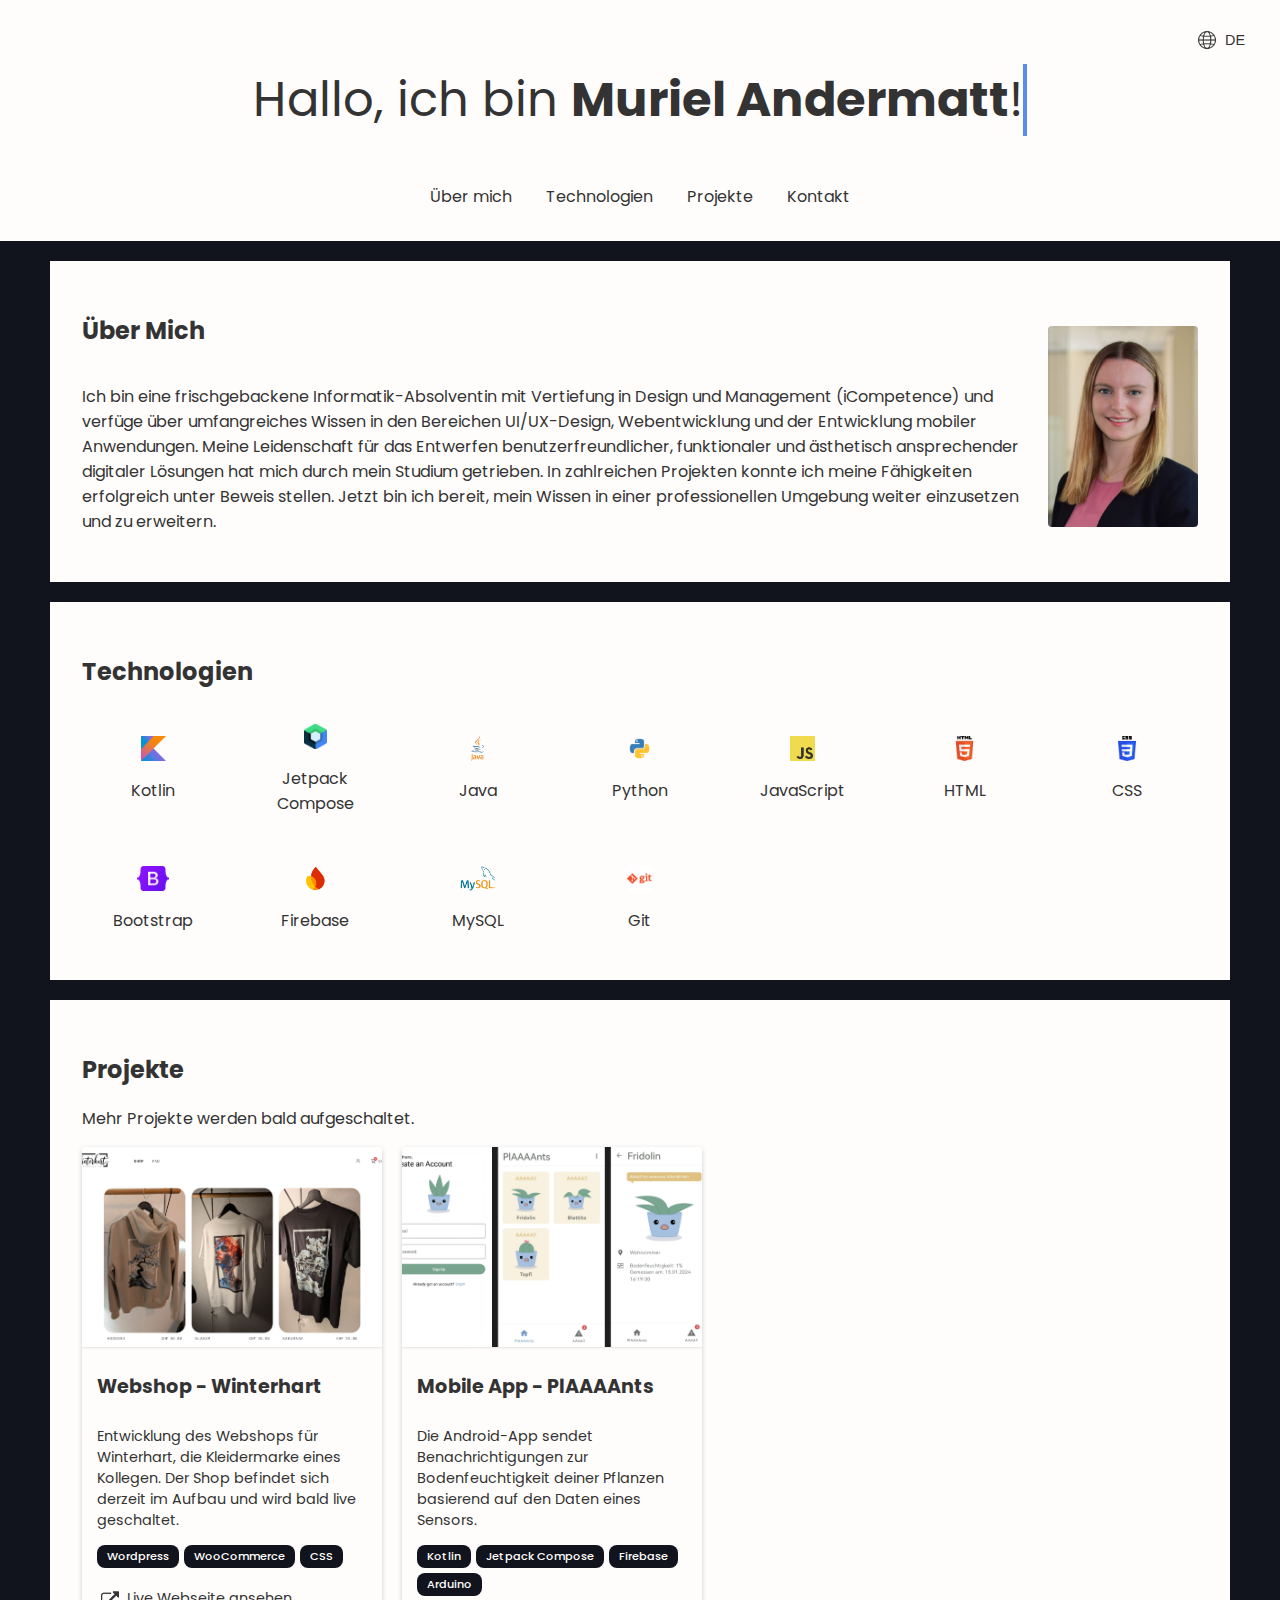
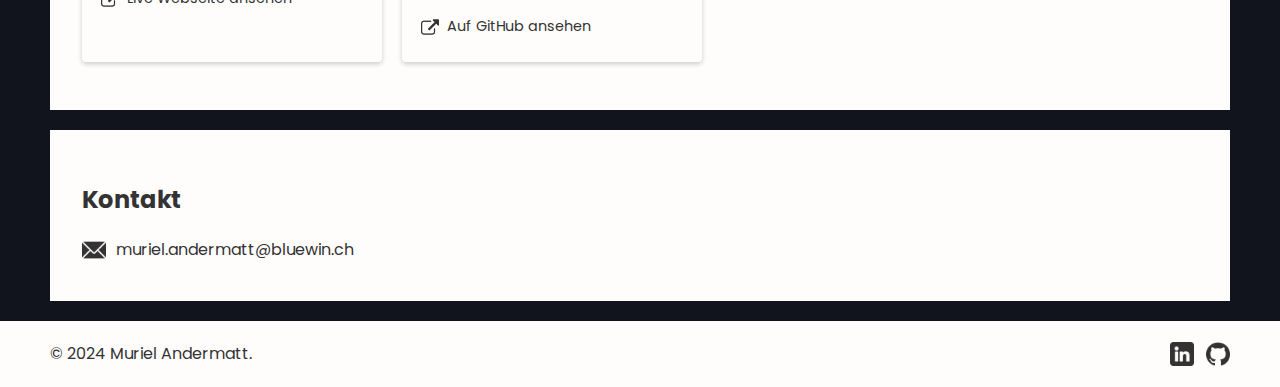
==== index.html @ 290fccd5 "wording improvements" ====
<!DOCTYPE html>
<html lang="de">
<head>
    <meta charset="UTF-8">
    <meta name="viewport" content="width=device-width, initial-scale=1.0">
    <title>Portfolio - Muriel Andermatt</title>
    <link rel="stylesheet" href="css/style.css">
    <link rel="icon" type="image/png" href="images/icons/favicon.png">
    <link rel="preconnect" href="https://fonts.googleapis.com">
    <link rel="preconnect" href="https://fonts.gstatic.com" crossorigin>
    <link href="https://fonts.googleapis.com/css2?family=Poppins:ital,wght@0,100;0,200;0,300;0,400;0,500;0,600;0,700;0,800;0,900;1,100;1,200;1,300;1,400;1,500;1,600;1,700;1,800;1,900&display=swap"
          rel="stylesheet">
</head>
<body>
<header>
    <div id="language-dropdown" class="dropdown">
        <button id="drop-btn">
            <img src="images/icons/language.png" alt="Language" class="icon">
            <p id="language-btn">DE</p>
        </button>
        <div id="dropdown-content" class="dropdown-content">
            <a href="#" onclick="setLanguage('en')" class="hideDropdown">English</a>
            <a href="#" onclick="setLanguage('de')" class="hideDropdown">Deutsch</a>
        </div>
    </div>
    <div class="typewriter">
        <h1 id="page-title">Hallo, ich bin <strong>Muriel Andermatt</strong>!</h1>
    </div>
    <nav>
        <ul>
            <li><a href="#about" id="nav-about">Über mich</a></li>
            <li><a href="#technologies" id="nav-tech">Technologien</a></li>
            <li><a href="#projects" id="nav-projects">Projekte</a></li>
            <li><a href="#contact" id="nav-contact">Kontakt</a></li>
        </ul>
    </nav>
</header>

<div id="content">
    <section id="about">
        <h2 id="about-title">Über Mich</h2>
        <div class="about-element">
            <p id="about-content">Ich bin eine frischgebackene Informatik-Absolventin mit Vertiefung in Design und
                Management (iCompetence) und verfüge über umfangreiches Wissen in den Bereichen UI/UX-Design,
                Webentwicklung und der Entwicklung mobiler Anwendungen. Meine Leidenschaft für das Entwerfen
                benutzerfreundlicher, funktionaler und ästhetisch ansprechender digitaler Lösungen hat mich durch mein
                Studium getrieben. In zahlreichen Projekten konnte ich meine Fähigkeiten erfolgreich unter Beweis
                stellen. Jetzt bin ich bereit, mein Wissen in einer professionellen Umgebung weiter einzusetzen und zu
                erweitern.</p>
            <img src="images/MurielAndermatt.jpg" alt="Muriel Andermatt" class="portfolio-image">
        </div>
    </section>

    <section id="technologies">
        <h2 id="tech-title">Technologien</h2>
        <div class="tech-grid">
            <div class="tech-element">
                <img src="images/tech-logos/kotlin.png" alt="Kotlin" class="tech-icon">
                <div class="tech-skill">Kotlin</div>
            </div>
            <div class="tech-element">
                <img src="images/tech-logos/jetpack.png" alt="Jetpack Compose" class="tech-icon">
                <div class="tech-skill">Jetpack Compose</div>
            </div>
            <div class="tech-element">
                <img src="images/tech-logos/java.png" alt="Java" class="tech-icon">
                <div class="tech-skill">Java</div>
            </div>
            <div class="tech-element">
                <img src="images/tech-logos/python.png" alt="Python" class="tech-icon">
                <div class="tech-skill">Python</div>
            </div>
            <div class="tech-element">
                <img src="images/tech-logos/js.png" alt="JavaScript" class="tech-icon">
                <div class="tech-skill">JavaScript</div>
            </div>
            <div class="tech-element">
                <img src="images/tech-logos/html.png" alt="HTML" class="tech-icon">
                <div class="tech-skill">HTML</div>
            </div>
            <div class="tech-element">
                <img src="images/tech-logos/css.png" alt="CSS" class="tech-icon">
                <div class="tech-skill">CSS</div>
            </div>
            <div class="tech-element">
                <img src="images/tech-logos/bootstrap.png" alt="Bootstrap" class="tech-icon">
                <div class="tech-skill">Bootstrap</div>
            </div>
            <div class="tech-element">
                <img src="images/tech-logos/firebase.png" alt="Firebase" class="tech-icon">
                <div class="tech-skill">Firebase</div>
            </div>
            <div class="tech-element">
                <img src="images/tech-logos/mysql.png" alt="MySQL" class="tech-icon">
                <div class="tech-skill">MySQL</div>
            </div>
            <div class="tech-element">
                <img src="images/tech-logos/git.png" alt="Git" class="tech-icon">
                <div class="tech-skill">Git</div>
            </div>
        </div>
    </section>

    <section id="projects">
        <h2 id="projects-title">Projekte</h2>
        <p id="projects-tbd-message" class="tbd-message">Mehr Projekte werden bald aufgeschaltet.</p>
        <div class="project-cards">
            <div class="project-card">
                <img src="images/projects/winterhartdesign.png" alt="Project Winterhart" class="project-image">
                <div class="project-content">
                    <h3 id="project2-title">Webshop - Winterhart</h3>
                    <p id="project2-content">Entwicklung des Webshops für Winterhart, die Kleidermarke eines Kollegen.
                        Der Shop befindet sich derzeit im Aufbau und wird bald live geschaltet.</p>
                    <div class="tech-buttons">
                        <div class="tech-button">Wordpress</div>
                        <div class="tech-button">WooCommerce</div>
                        <div class="tech-button">CSS</div>
                    </div>
                    <a href="https://winterhartdesign.ch/" class="project-link" target="_blank">
                        <img src="images/icons/link.png" alt="Link" class="icon">
                        <p id="project2-link">Live Webseite ansehen</p>
                    </a>
                </div>
            </div>
            <div class="project-card">
                <img src="images/projects/plAAAAnts.png" alt="Project PlAAAAnt" class="project-image">
                <div class="project-content">
                    <h3 id="project1-title">Mobile App - PlAAAAnts</h3>
                    <p id="project1-content">Die Android-App sendet Benachrichtigungen zur Bodenfeuchtigkeit deiner
                        Pflanzen basierend auf den
                        Daten eines Sensors.</p>
                    <div class="tech-buttons">
                        <div class="tech-button">Kotlin</div>
                        <div class="tech-button">Jetpack Compose</div>
                        <div class="tech-button">Firebase</div>
                        <div class="tech-button">Arduino</div>
                    </div>
                    <a href="https://github.com/murielan/plAAAAnt" class="project-link" target="_blank">
                        <img src="images/icons/link.png" alt="Link" class="icon">
                        <p id="project1-link">Auf GitHub ansehen</p>
                    </a>
                </div>
            </div>
        </div>
    </section>

    <section id="contact">
        <h2 id="contact-title">Kontakt</h2>
        <a href="mailto:muriel.andermatt@bluewin.ch" class="mail-link">
            <img src="images/icons/mail.png" alt="Mail" class="icon">
            muriel.andermatt@bluewin.ch
        </a>
    </section>
</div>

<footer>
    <div class="footer-content">
        <div class="footer-left">&copy; 2024 Muriel Andermatt.</div>
        <div class="footer-right">
            <a href="https://www.linkedin.com/in/muriel-andermatt/" target="_blank">
                <img src="images/icons/linkedIn.png" alt="LinkedIn">
            </a>
            <a href="https://github.com/murielan" target="_blank">
                <img src="images/icons/github.png" alt="GitHub">
            </a>
        </div>
    </div>
</footer>
<script src="js/language.js"></script>
</body>
</html>
---- css/style.css ----
:root {
    --primary-color: #5b8ce7;
    --primary-bg-color: #fffdfc;
    --secondary-bg-color: #12141d;
    --font-color: #333;
    --font-color-hover: #808080;
}

body {
    font-family: Poppins, sans-serif;
    margin: 0;
    padding: 0;
    background-color: var(--secondary-bg-color);
}

header {
    background-color: var(--primary-bg-color);
    color: var(--font-color);
    padding: 1em 0;
    text-align: center;
}


h1 {
    font-size: 3em;
    font-weight: normal;
}

nav ul {
    list-style: none;
    padding: 0;
}

nav ul li {
    display: inline;
    margin: 0 15px;
}

nav ul li a {
    padding: 5px 0;
    color: var(--font-color);
    text-decoration: none;
    transition: color 0.3s;
}

nav ul li a:hover {
    color: var(--primary-color);
}

section {
    background-color: var(--primary-bg-color);
    margin: 20px;
    padding: 2em;
    color: var(--font-color);
}

p {
    display: inline-block;
}

footer {
    text-align: center;
    padding: 1em 0;
    background-color: var(--primary-bg-color);
    color: var(--font-color);
}


/***************** Specific Styles *****************/
#content {
    max-width: 1220px;
    margin: 0 auto;
}

#language-dropdown {
    position: absolute;
    top: 20px;
    right: 20px;
    display: inline-block;
}

#drop-btn {
    display: inline-flex;
    align-items: center;
    padding: 10px 15px;
    background-color: var(--primary-bg-color);
    color: var(--font-color);
    border: none;
    border-radius: 4px;
    cursor: pointer;
    font-size: 16px;
    transition: background-color 0.3s, color 0.3s;
}

#drop-btn .icon {
    width: 20px;
    height: 20px;
    margin-right: 8px;
}

#drop-btn p {
    margin: 0;
}

#drop-btn:hover {
    color: var(--font-color-hover);
}

#drop-btn:hover .icon {
    opacity: 0.6;
}

#language-btn {
    font-size: 0.9em;
}

.dropdown-content {
    display: none;
    position: absolute;
    right: 0;
    background-color: var(--primary-bg-color);
    min-width: 7em;
    box-shadow: 0 4px 8px 0 rgba(0, 0, 0, 0.2);
    z-index: 1;
    border-radius: 4px;
    text-align: start;
}

.dropdown-content a {
    color: black;
    padding: 12px 16px;
    text-decoration: none;
    display: block;
    font-size: 14px;
}

.dropdown-content a:hover {
    color: var(--primary-color)
}

.about-element {
    display: flex;
    align-items: center;
    max-width: 100%;
}

.about-element p {
    padding-right: 1em;
}

.portfolio-image {
    width: 150px;
    height: auto;
    object-fit: cover;
    margin-top: -4em;
    margin-left: auto;
    margin-right: 0;
    border-radius: 4px;
}

/* Tech skills */
.tech-grid {
    display: grid;
    grid-template-columns: repeat(auto-fit, minmax(125px, 2fr));
    gap: 20px;
    justify-items: center;
    align-items: center;
}

.tech-element {
    padding: 15px;
    transition: transform 0.3s, box-shadow 0.3s;
    text-align: center;
}

.tech-element:hover {
    transform: scale(1.1);
}

.tech-icon {
    max-width: 50px;
    max-height: 25px;
    width: auto;
    height: auto;
    margin-bottom: 10px;
}

/* Project Cards Layout */
.project-cards {
    display: flex;
    flex-wrap: wrap;
    justify-content: flex-start;
    gap: 20px;
    margin-bottom: 1em;
}

.project-card {
    overflow: hidden;
    color: var(--font-color);
    border-radius: 4px;
    max-width: 300px;
    flex: 1 1 calc(33.333% - 20px);
    display: flex;
    flex-direction: column;
    box-shadow: 0 2px 5px rgba(0,0,0,0.2);
}

.project-image {
    width: 100%;
    height: 200px;
    object-fit: cover;
    box-shadow: 0 0 3px rgba(0,0,0,0.2);
    transition: transform 0.3s;
}

.project-image:hover {
    transform: scale(1.03);
}

.project-content {
    padding: 15px;
}


.tech-buttons {
    display: flex;
    flex-wrap: wrap;
    justify-content: left;
    gap: 5px;
}

.tech-button {
    background-color: var(--secondary-bg-color);
    border-radius: 8px;
    color: var(--primary-bg-color);
    padding: 3px 10px;
    font-size: 0.7em;
    font-weight: 500;
    display: inline-block;
    cursor: default;
    transition: transform 0.3s;
}

.tech-button:hover {
    transform: scale(1.05);
}

.project-content h3 {
    margin: 10px 0;
    font-size: 1.2em;
}

.project-content p {
    font-size: 0.9em;
}

.project-link {
    font-size: 1em;
    display: inline-flex;
    align-items: center;
    margin-top: 10px;
    padding: 10px 15px 10px 0;
    color: var(--font-color);
    text-decoration: none;
    border-radius: 4px;
    transition: background-color 0.3s, color 0.3s;;
}

.project-link p {
    font-size: 0.9em;
    margin: 0;
}

.project-link .icon {
    height: 18px;
    width: auto;
    padding-right: 8px;
    padding-left: 4px;
    margin: 0;
}

.project-link:hover {
    color: var(--primary-color);
}

.project-link:hover .icon {
    opacity: 0.6;
}

.icon {
    color: var(--primary-bg-color);
}

.tbd-message {
    margin: 0 0 1em 0;
}

#contact {
    align-items: center;
}

.icon {
    margin-right: 10px;
    width: 24px;
    height: auto;
    transition: opacity 0.3s;
    opacity: 0.8;
}

.mail-link {
    display: inline-flex;
    align-items: center;
    color: var(--font-color);
    text-decoration: none;
    transition: color 0.3s;
}

#contact a:hover {
    color: var(--primary-color);
}

#contact a:hover .icon {
    opacity: 0.5;
}

.footer-content {
    max-width: 1220px;
    margin: 0 auto;
    display: flex;
    justify-content: space-between;
}

.footer-left {
    margin-left: 20px;
    display: flex;
    align-items: center;
}

.footer-right {
    margin-right: 20px;
}

.footer-right a {
    margin-left: 0.5em;
    display: inline-block;
}

.footer-right img {
    width: 24px;
    height: 24px;
    vertical-align: middle;
    opacity: 0.8;
    transition: opacity 0.3s;
    padding: 5px 0;
}

.footer-right img:hover {
    opacity: 0.6;
}

/***************** Animations *****************/
.typewriter {
    display: flex;
    width: fit-content;
    margin: 3em auto;
}

.typewriter h1 {
    overflow: hidden;
    border-right: .1em solid var(--primary-color);
    margin: 0 auto;
    white-space: nowrap;
    animation: typing 3.5s steps(40, end),
    blink-caret .75s step-end infinite;
}

@keyframes typing {
    from {
        width: 0
    }
    to {
        width: 100%
    }
}

@keyframes blink-caret {
    from, to {
        border-color: transparent
    }
    50% {
        border-color: var(--primary-color);
    }
}


/***************** Media specifics *****************/
@media (max-width: 780px) {
    header {
        padding-left: 15px;
        text-align: left;
    }

    section {
        padding: 15px;
        margin: 15px 0;
    }

    nav ul li {
        margin: 0 10px;
    }

    nav ul li {
        margin-left: 0;
        margin-right: 15px;
        margin-top: 10px;
    }

    nav ul li a {
        padding: 16px 0;
    }

    #language-dropdown {
        top: 5px;
        right: 15px;
    }

    #language-btn {
        font-size: 0.8em;
    }

    #drop-btn {
        padding: 8px;
    }

    .about-element {
        flex-direction: column;
        text-align: left;
    }

    .about-element p {
        padding-right: 0;
    }

    .portfolio-image {
        margin-bottom: 20px;
        margin-top: 0;
        margin-left: 0;
    }

    .typewriter h1 {
        white-space: normal;
        overflow: visible;
        animation: none;
        border-right: none;
    }
    .tech-grid {
        gap: 15px;
    }

    .project-card {
        flex: 1 1 100%;
        max-width: 100%;
    }
}
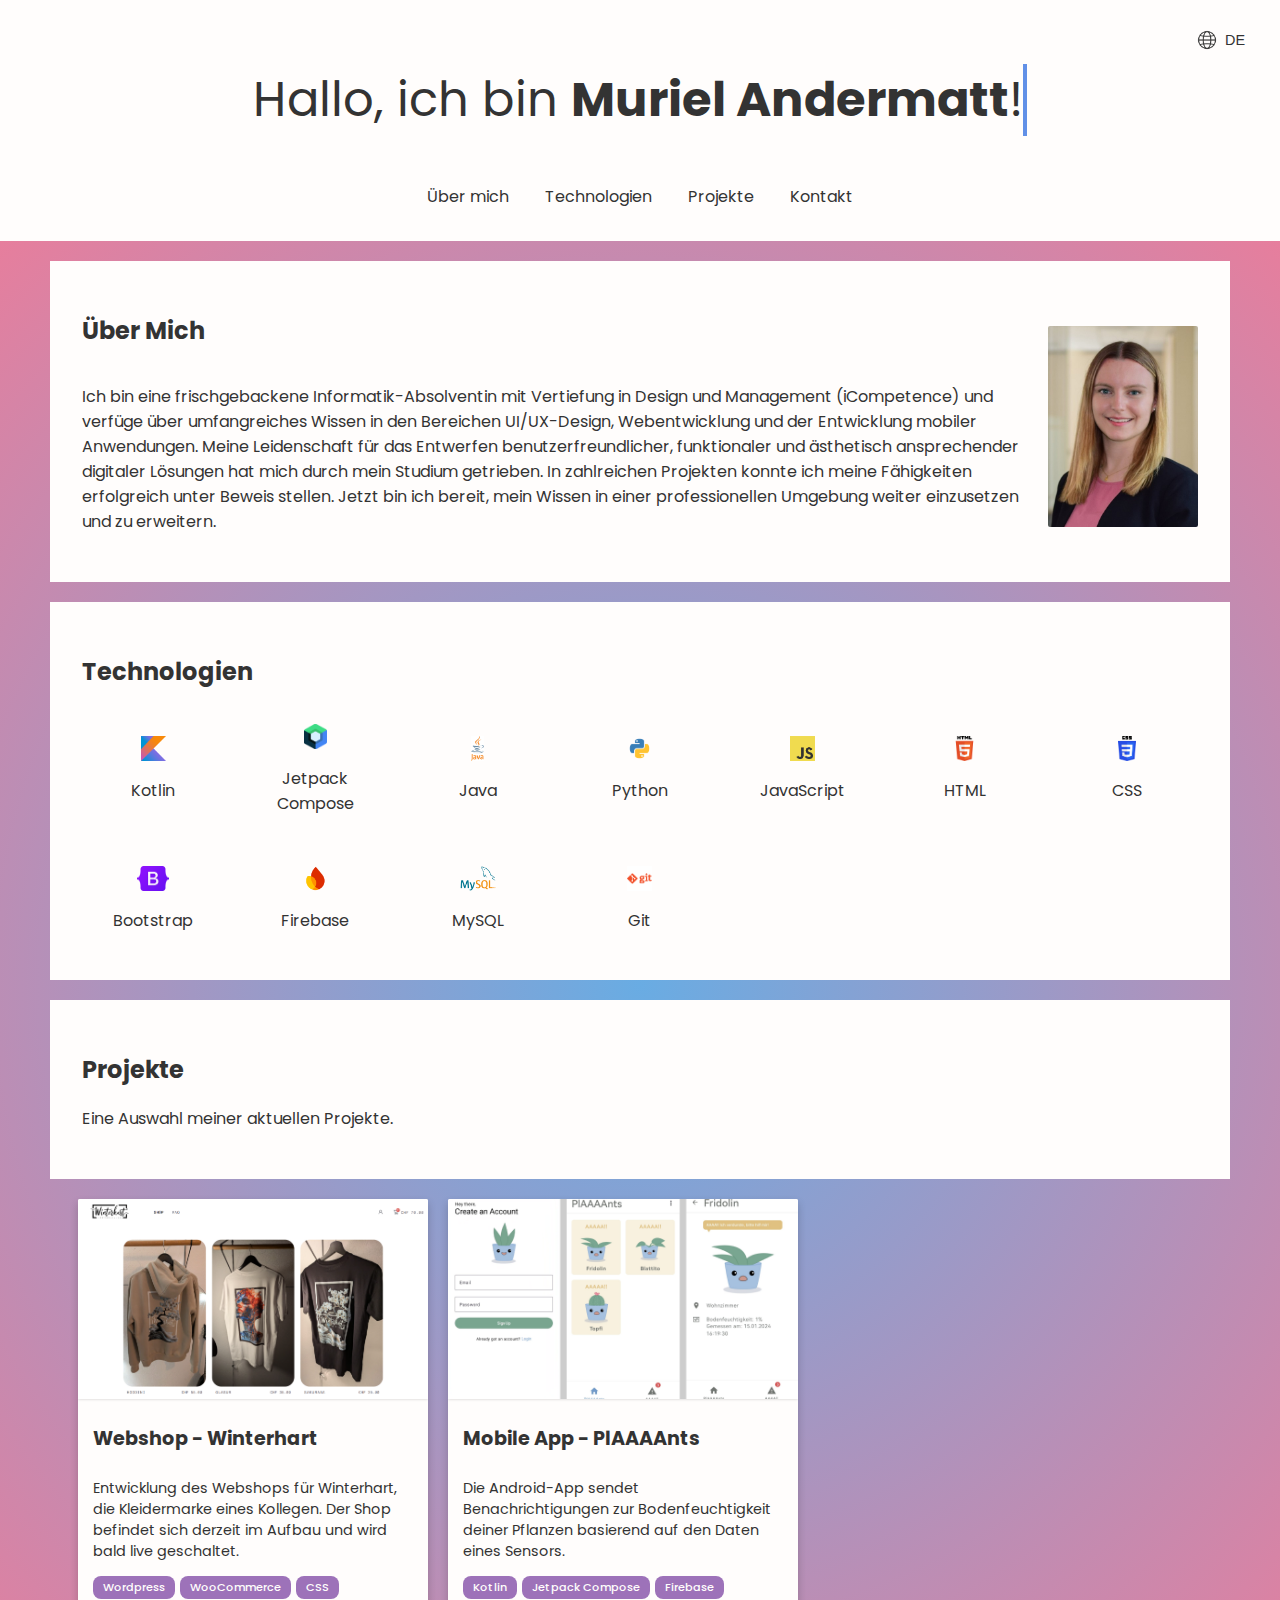
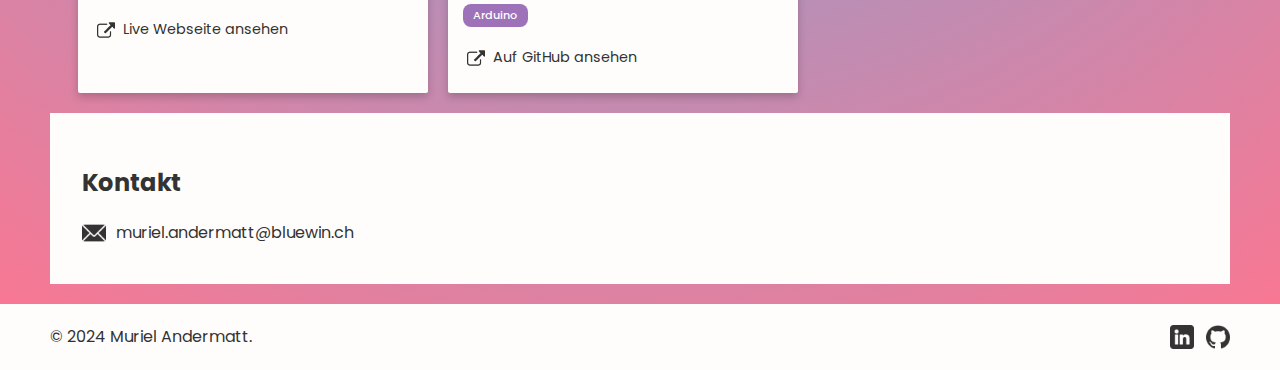
==== commit 2f13bd55: "adjust UI" ====
--- a/index.html
+++ b/index.html
@@ -103,46 +103,46 @@
 
     <section id="projects">
         <h2 id="projects-title">Projekte</h2>
-        <p id="projects-tbd-message" class="tbd-message">Mehr Projekte werden bald aufgeschaltet.</p>
-        <div class="project-cards">
-            <div class="project-card">
-                <img src="images/projects/winterhartdesign.png" alt="Project Winterhart" class="project-image">
-                <div class="project-content">
-                    <h3 id="project2-title">Webshop - Winterhart</h3>
-                    <p id="project2-content">Entwicklung des Webshops für Winterhart, die Kleidermarke eines Kollegen.
-                        Der Shop befindet sich derzeit im Aufbau und wird bald live geschaltet.</p>
-                    <div class="tech-buttons">
-                        <div class="tech-button">Wordpress</div>
-                        <div class="tech-button">WooCommerce</div>
-                        <div class="tech-button">CSS</div>
-                    </div>
-                    <a href="https://winterhartdesign.ch/" class="project-link" target="_blank">
-                        <img src="images/icons/link.png" alt="Link" class="icon">
-                        <p id="project2-link">Live Webseite ansehen</p>
-                    </a>
+        <p id="projects-tbd-message" class="tbd-message">Eine Auswahl meiner aktuellen Projekte.</p>
+    </section>
+    <div class="project-cards">
+        <div class="project-card">
+            <img src="images/projects/winterhartdesign.png" alt="Project Winterhart" class="project-image">
+            <div class="project-content">
+                <h3 id="project2-title">Webshop - Winterhart</h3>
+                <p id="project2-content">Entwicklung des Webshops für Winterhart, die Kleidermarke eines Kollegen.
+                    Der Shop befindet sich derzeit im Aufbau und wird bald live geschaltet.</p>
+                <div class="tech-buttons">
+                    <div class="tech-button">Wordpress</div>
+                    <div class="tech-button">WooCommerce</div>
+                    <div class="tech-button">CSS</div>
                 </div>
-            </div>
-            <div class="project-card">
-                <img src="images/projects/plAAAAnts.png" alt="Project PlAAAAnt" class="project-image">
-                <div class="project-content">
-                    <h3 id="project1-title">Mobile App - PlAAAAnts</h3>
-                    <p id="project1-content">Die Android-App sendet Benachrichtigungen zur Bodenfeuchtigkeit deiner
-                        Pflanzen basierend auf den
-                        Daten eines Sensors.</p>
-                    <div class="tech-buttons">
-                        <div class="tech-button">Kotlin</div>
-                        <div class="tech-button">Jetpack Compose</div>
-                        <div class="tech-button">Firebase</div>
-                        <div class="tech-button">Arduino</div>
-                    </div>
-                    <a href="https://github.com/murielan/plAAAAnt" class="project-link" target="_blank">
-                        <img src="images/icons/link.png" alt="Link" class="icon">
-                        <p id="project1-link">Auf GitHub ansehen</p>
-                    </a>
-                </div>
+                <a href="https://winterhartdesign.ch/" class="project-link" target="_blank">
+                    <img src="images/icons/link.png" alt="Link" class="icon">
+                    <p id="project2-link">Live Webseite ansehen</p>
+                </a>
             </div>
         </div>
-    </section>
+        <div class="project-card">
+            <img src="images/projects/plAAAAnts.png" alt="Project PlAAAAnt" class="project-image">
+            <div class="project-content">
+                <h3 id="project1-title">Mobile App - PlAAAAnts</h3>
+                <p id="project1-content">Die Android-App sendet Benachrichtigungen zur Bodenfeuchtigkeit deiner
+                    Pflanzen basierend auf den
+                    Daten eines Sensors.</p>
+                <div class="tech-buttons">
+                    <div class="tech-button">Kotlin</div>
+                    <div class="tech-button">Jetpack Compose</div>
+                    <div class="tech-button">Firebase</div>
+                    <div class="tech-button">Arduino</div>
+                </div>
+                <a href="https://github.com/murielan/plAAAAnt" class="project-link" target="_blank">
+                    <img src="images/icons/link.png" alt="Link" class="icon">
+                    <p id="project1-link">Auf GitHub ansehen</p>
+                </a>
+            </div>
+        </div>
+    </div>
 
     <section id="contact">
         <h2 id="contact-title">Kontakt</h2>
--- a/css/style.css
+++ b/css/style.css
@@ -1,7 +1,7 @@
 :root {
-    --primary-color: #5b8ce7;
+    --primary-color: #6190e7;
     --primary-bg-color: #fffdfc;
-    --secondary-bg-color: #12141d;
+    --secondary-bg-color: #9d72b9;
     --font-color: #333;
     --font-color-hover: #808080;
 }
@@ -10,7 +10,8 @@
     font-family: Poppins, sans-serif;
     margin: 0;
     padding: 0;
-    background-color: var(--secondary-bg-color);
+    background: rgb(174, 153, 255);
+    background: radial-gradient(circle, rgb(105, 172, 227) 0%, rgb(255, 117, 143) 100%);
 }
 
 header {
@@ -33,11 +34,10 @@
 
 nav ul li {
     display: inline;
-    margin: 0 15px;
 }
 
 nav ul li a {
-    padding: 5px 0;
+    padding: 8px 16px;
     color: var(--font-color);
     text-decoration: none;
     transition: color 0.3s;
@@ -127,11 +127,12 @@
 }
 
 .dropdown-content a {
-    color: black;
+    color: var(--font-color);
     padding: 12px 16px;
     text-decoration: none;
     display: block;
     font-size: 14px;
+    transition: color 0.3s;
 }
 
 .dropdown-content a:hover {
@@ -155,7 +156,12 @@
     margin-top: -4em;
     margin-left: auto;
     margin-right: 0;
-    border-radius: 4px;
+    border-radius: 2px;
+    transition: transform 0.3s;
+}
+
+.portfolio-image:hover {
+    transform: scale(1.03);
 }
 
 /* Tech skills */
@@ -187,22 +193,23 @@
 
 /* Project Cards Layout */
 .project-cards {
+    margin: 20px 3em;
     display: flex;
     flex-wrap: wrap;
     justify-content: flex-start;
     gap: 20px;
-    margin-bottom: 1em;
 }
 
 .project-card {
     overflow: hidden;
-    color: var(--font-color);
-    border-radius: 4px;
-    max-width: 300px;
+    background-color: var(--primary-bg-color);
+    color: var(--font-color);
+    max-width: 350px;
     flex: 1 1 calc(33.333% - 20px);
     display: flex;
     flex-direction: column;
-    box-shadow: 0 2px 5px rgba(0,0,0,0.2);
+    box-shadow: 0 4px 8px rgba(0,0,0,0.2);
+    border-radius: 2px;
 }
 
 .project-image {
@@ -457,6 +464,10 @@
         gap: 15px;
     }
 
+    .project-cards {
+        margin: 15px;
+    }
+
     .project-card {
         flex: 1 1 100%;
         max-width: 100%;
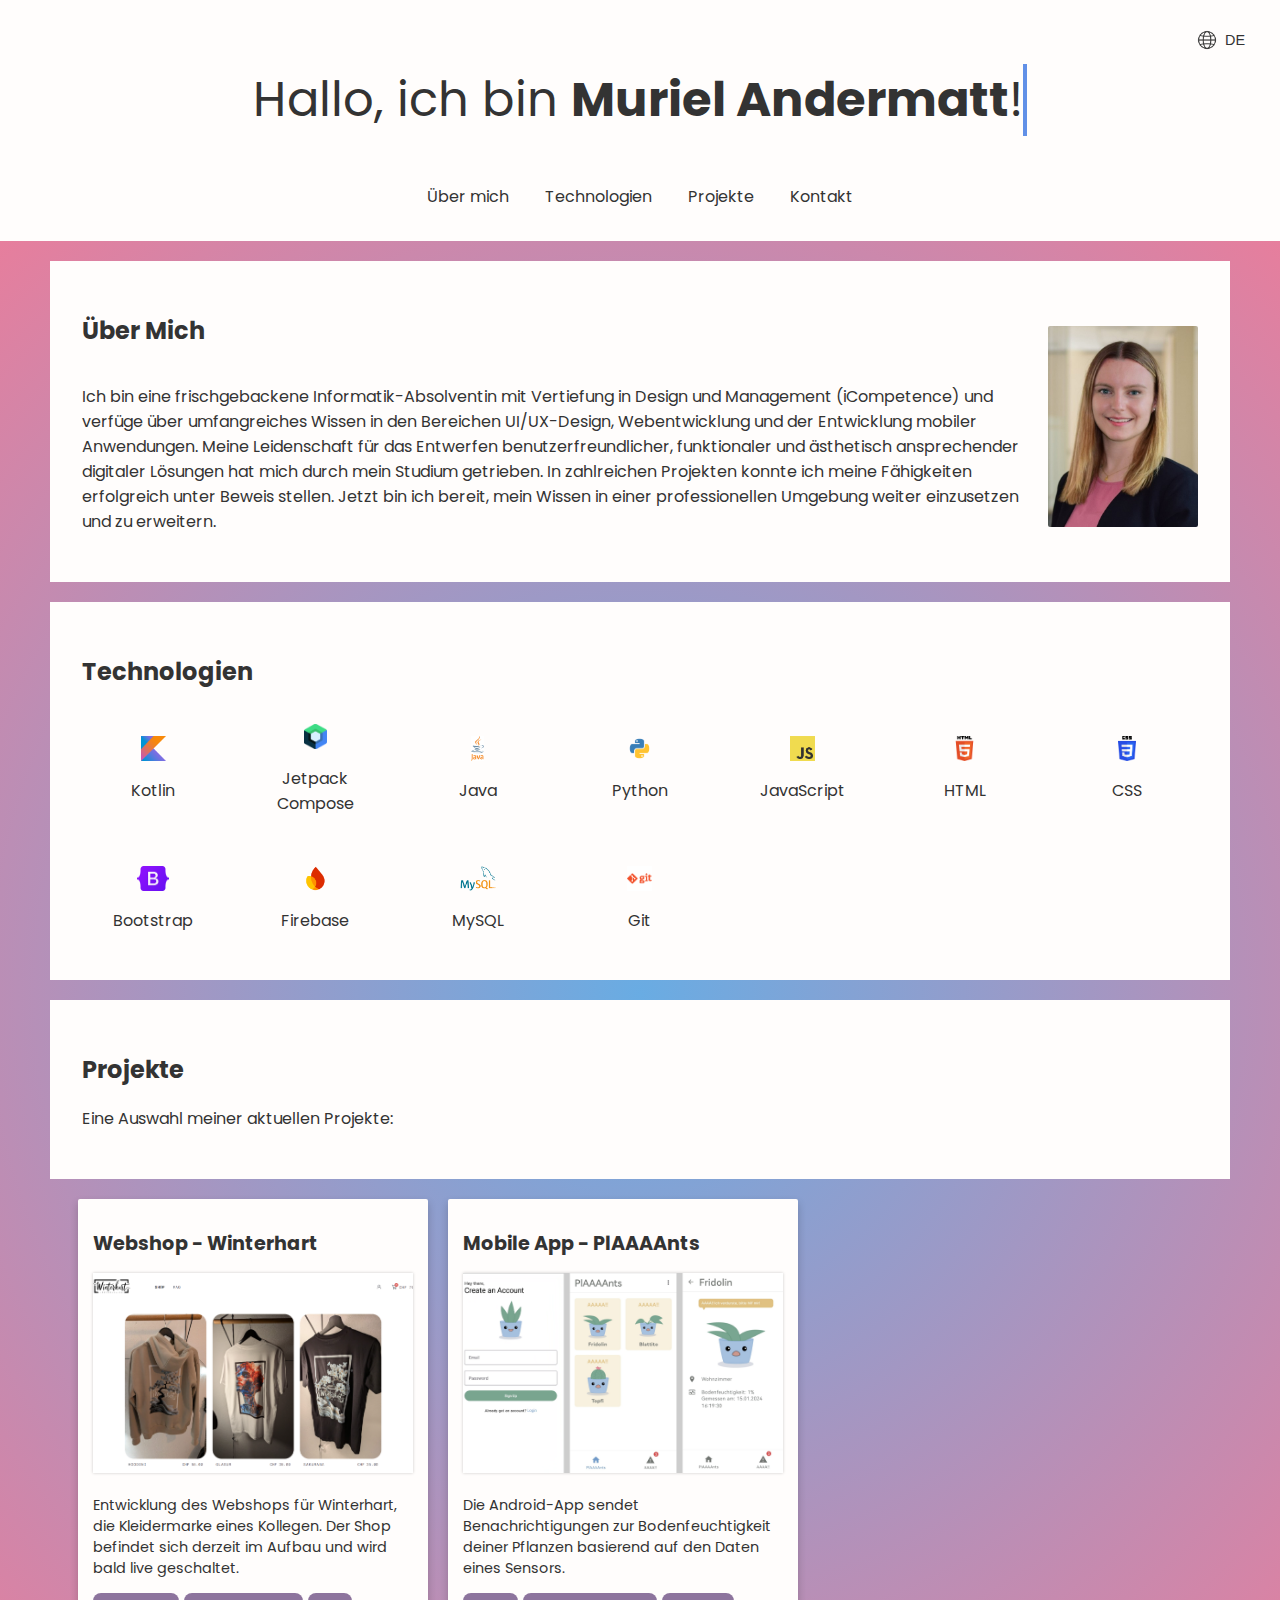
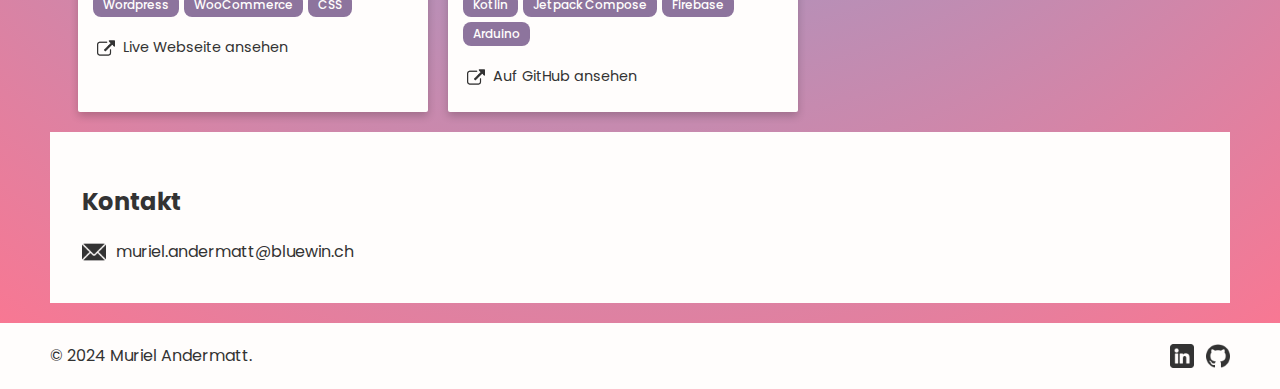
==== commit 6e9647c6: "change style of project cards" ====
--- a/index.html
+++ b/index.html
@@ -103,13 +103,14 @@
 
     <section id="projects">
         <h2 id="projects-title">Projekte</h2>
-        <p id="projects-tbd-message" class="tbd-message">Eine Auswahl meiner aktuellen Projekte.</p>
+        <p id="projects-tbd-message" class="tbd-message">Eine Auswahl meiner aktuellen Projekte:</p>
     </section>
     <div class="project-cards">
         <div class="project-card">
-            <img src="images/projects/winterhartdesign.png" alt="Project Winterhart" class="project-image">
+
             <div class="project-content">
                 <h3 id="project2-title">Webshop - Winterhart</h3>
+                <img src="images/projects/winterhartdesign.png" alt="Project Winterhart" class="project-image" onclick="toggleImageSize()">
                 <p id="project2-content">Entwicklung des Webshops für Winterhart, die Kleidermarke eines Kollegen.
                     Der Shop befindet sich derzeit im Aufbau und wird bald live geschaltet.</p>
                 <div class="tech-buttons">
@@ -124,9 +125,9 @@
             </div>
         </div>
         <div class="project-card">
-            <img src="images/projects/plAAAAnts.png" alt="Project PlAAAAnt" class="project-image">
             <div class="project-content">
                 <h3 id="project1-title">Mobile App - PlAAAAnts</h3>
+                <img src="images/projects/plAAAAnts.png" alt="Project PlAAAAnt" class="project-image">
                 <p id="project1-content">Die Android-App sendet Benachrichtigungen zur Bodenfeuchtigkeit deiner
                     Pflanzen basierend auf den
                     Daten eines Sensors.</p>
--- a/css/style.css
+++ b/css/style.css
@@ -1,7 +1,7 @@
 :root {
     --primary-color: #6190e7;
     --primary-bg-color: #fffdfc;
-    --secondary-bg-color: #9d72b9;
+    --secondary-bg-color: #8d749d;
     --font-color: #333;
     --font-color-hover: #808080;
 }
@@ -241,7 +241,7 @@
     border-radius: 8px;
     color: var(--primary-bg-color);
     padding: 3px 10px;
-    font-size: 0.7em;
+    font-size: 0.75em;
     font-weight: 500;
     display: inline-block;
     cursor: default;
@@ -253,7 +253,7 @@
 }
 
 .project-content h3 {
-    margin: 10px 0;
+    margin: 15px 0;
     font-size: 1.2em;
 }
 
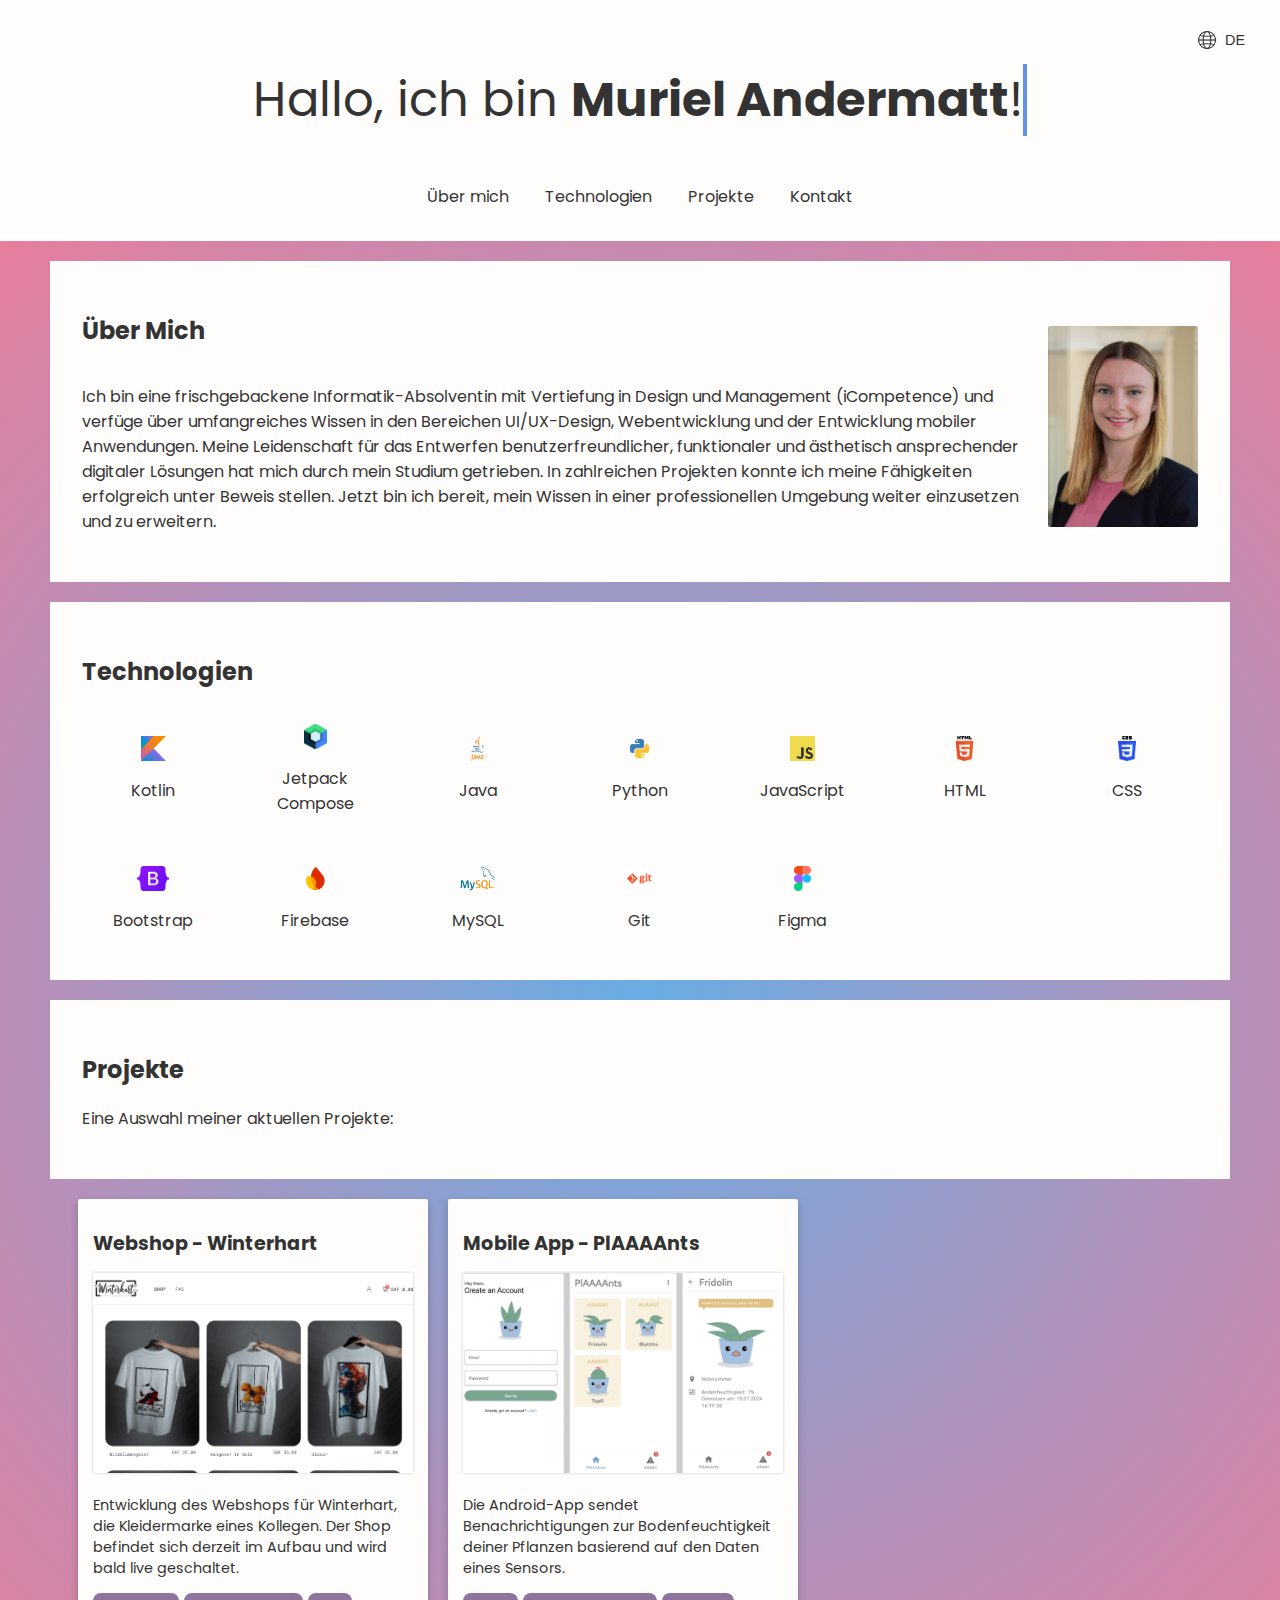
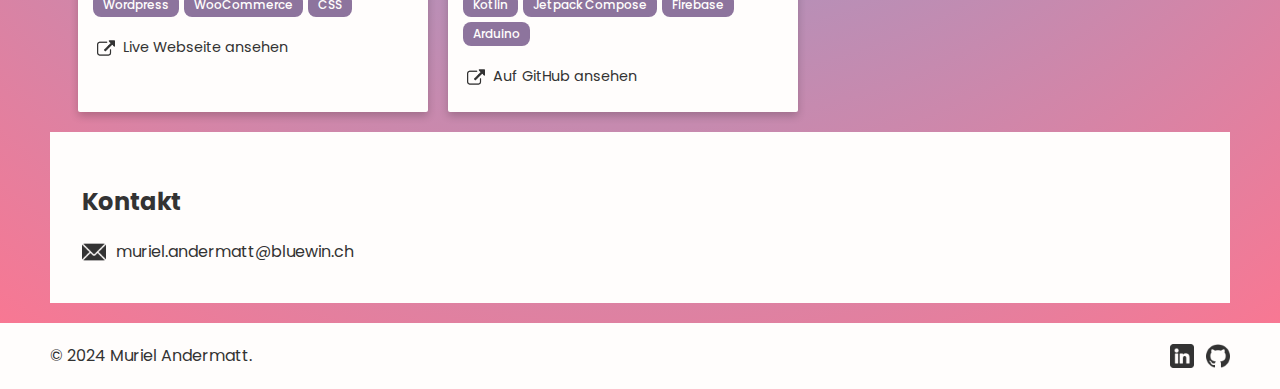
==== commit 8c3fad50: "add figma as skill" ====
--- a/index.html
+++ b/index.html
@@ -98,6 +98,10 @@
                 <img src="images/tech-logos/git.png" alt="Git" class="tech-icon">
                 <div class="tech-skill">Git</div>
             </div>
+            <div class="tech-element">
+                <img src="images/tech-logos/figma.png" alt="Figma" class="tech-icon">
+                <div class="tech-skill">Figma</div>
+            </div>
         </div>
     </section>
 
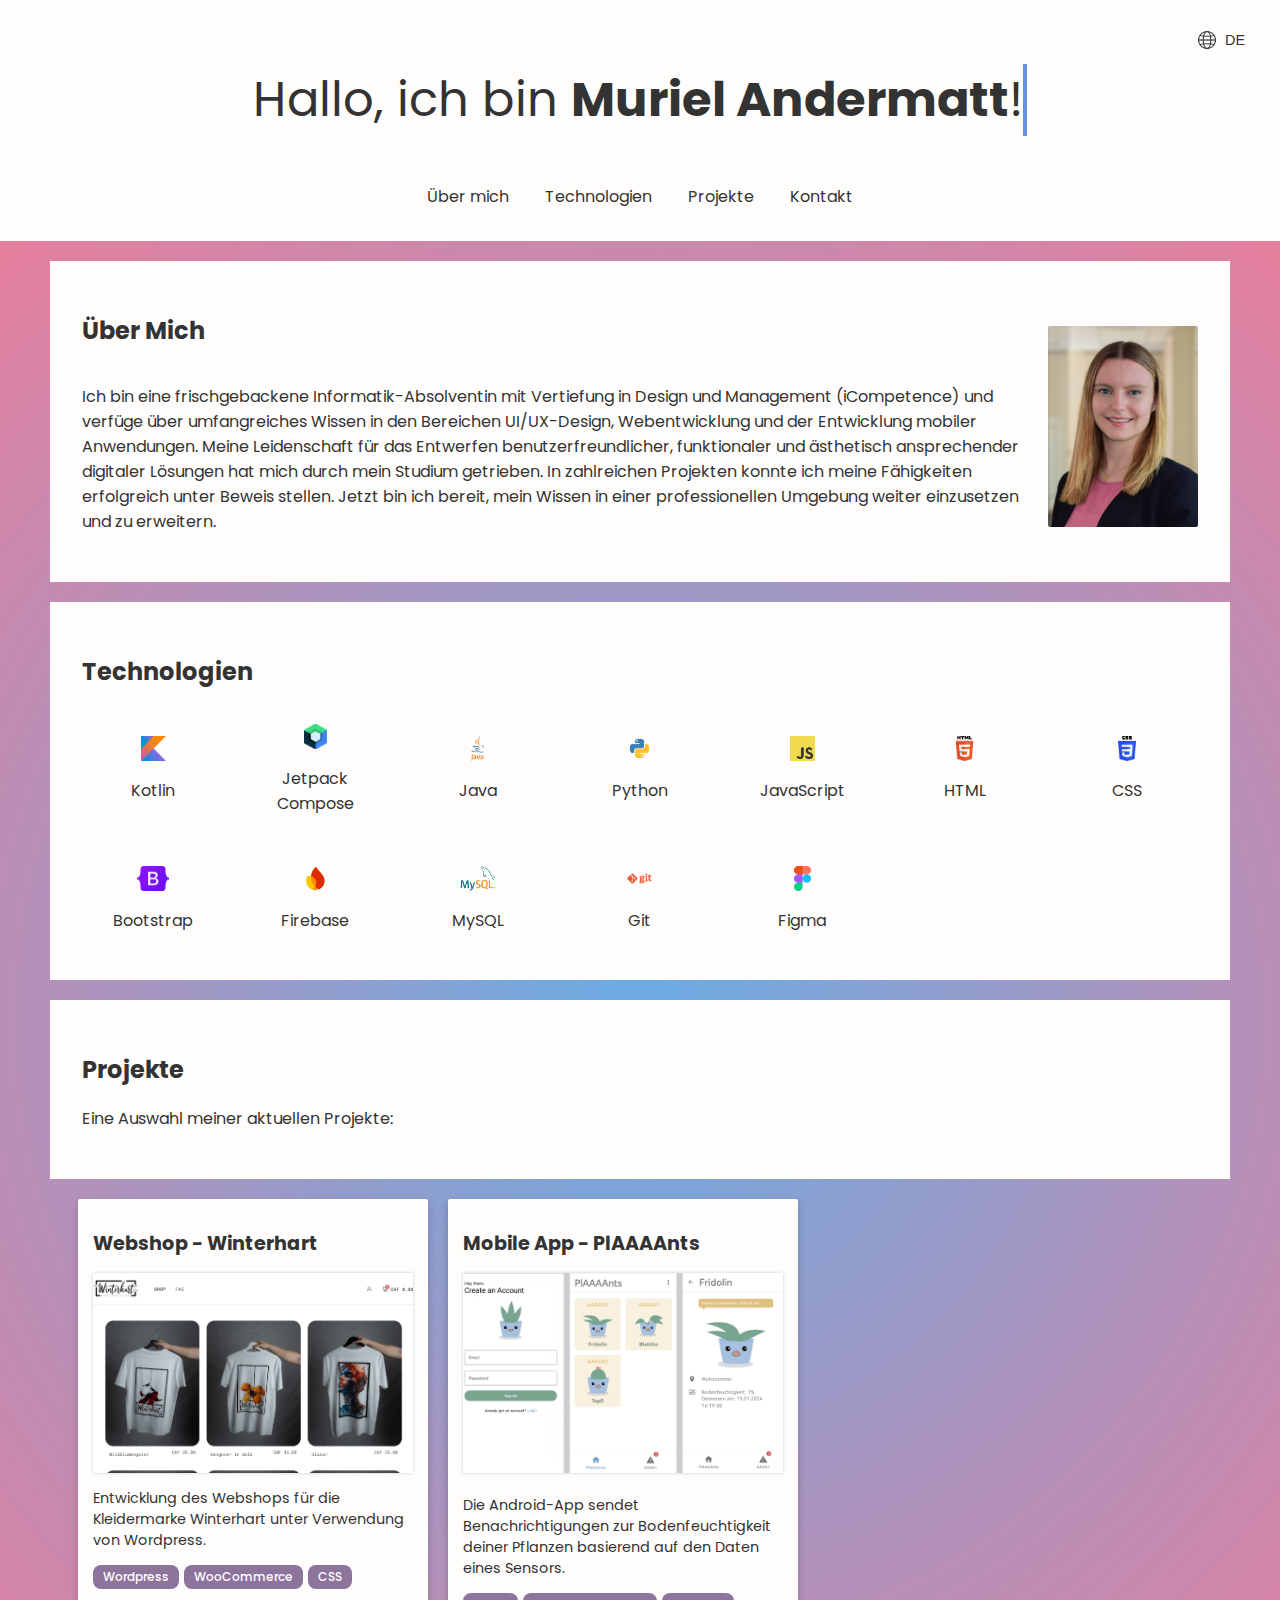
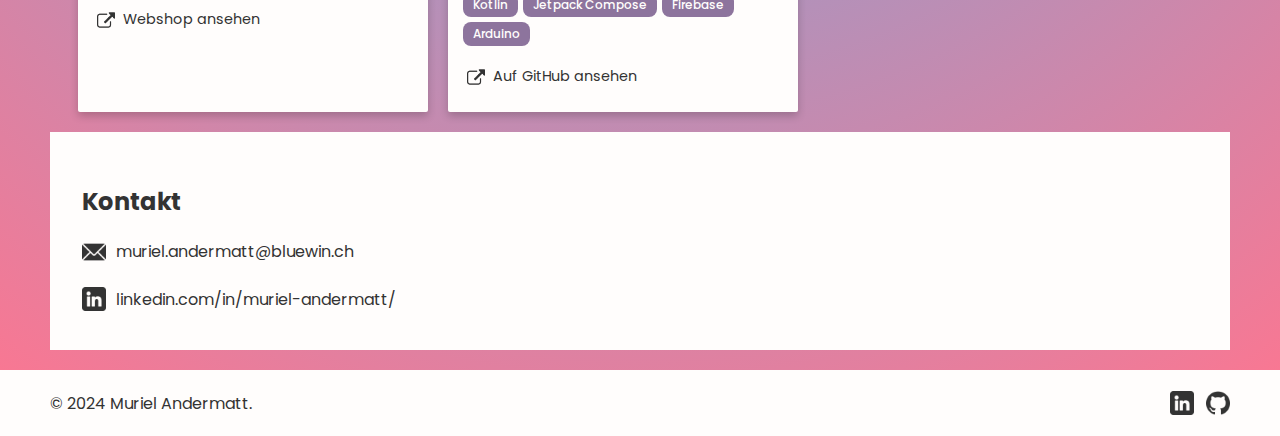
==== commit f699ee6e: "adjust winterhart development progress (live)" ====
--- a/index.html
+++ b/index.html
@@ -114,9 +114,13 @@
 
             <div class="project-content">
                 <h3 id="project2-title">Webshop - Winterhart</h3>
-                <img src="images/projects/winterhartdesign.png" alt="Project Winterhart" class="project-image" onclick="toggleImageSize()">
-                <p id="project2-content">Entwicklung des Webshops für Winterhart, die Kleidermarke eines Kollegen.
-                    Der Shop befindet sich derzeit im Aufbau und wird bald live geschaltet.</p>
+                <div class="project-image">
+                    <img src="images/projects/winterhartdesign.png" alt="Project Winterhart" class="project-image-1"
+                         onclick="toggleImageSize()">
+                    <img src="images/projects/winterhartdesign2.png" alt="Project Winterhart"
+                         class="project-image-2" onclick="toggleImageSize()">
+                </div>
+                <p id="project2-content">Entwicklung des Webshops für die Kleidermarke Winterhart unter Verwendung von Wordpress.</p>
                 <div class="tech-buttons">
                     <div class="tech-button">Wordpress</div>
                     <div class="tech-button">WooCommerce</div>
@@ -124,7 +128,7 @@
                 </div>
                 <a href="https://winterhartdesign.ch/" class="project-link" target="_blank">
                     <img src="images/icons/link.png" alt="Link" class="icon">
-                    <p id="project2-link">Live Webseite ansehen</p>
+                    <p id="project2-link">Webshop ansehen</p>
                 </a>
             </div>
         </div>
@@ -151,10 +155,18 @@
 
     <section id="contact">
         <h2 id="contact-title">Kontakt</h2>
-        <a href="mailto:muriel.andermatt@bluewin.ch" class="mail-link">
-            <img src="images/icons/mail.png" alt="Mail" class="icon">
-            muriel.andermatt@bluewin.ch
-        </a>
+        <div>
+            <a href="mailto:muriel.andermatt@bluewin.ch" class="mail-link">
+                <img src="images/icons/mail.png" alt="Mail" class="icon">
+                muriel.andermatt@bluewin.ch
+            </a>
+        </div>
+        <div class="contact-element">
+            <a href="https://www.linkedin.com/in/muriel-andermatt/" class="mail-link" target="_blank">
+                <img src="images/icons/linkedIn.png" alt="LinkedIn" class="icon">
+                linkedin.com/in/muriel-andermatt/
+            </a>
+        </div>
     </section>
 </div>
 
--- a/css/style.css
+++ b/css/style.css
@@ -213,15 +213,40 @@
 }
 
 .project-image {
+    position: relative;
     width: 100%;
     height: 200px;
     object-fit: cover;
     box-shadow: 0 0 3px rgba(0,0,0,0.2);
-    transition: transform 0.3s;
+    transition: transform 0.3s, opacity 0.3s ease;;
+}
+
+.project-image img {
+    position: absolute;
+    width: 100%;
+    height: 100%;
+    object-fit: cover;
+    transition: opacity 0.3s ease;
 }
 
 .project-image:hover {
     transform: scale(1.03);
+}
+
+.project-image-1 {
+    opacity: 1;
+}
+
+.project-image-1:hover {
+    opacity: 0;
+}
+
+.project-image-2 {
+    opacity: 0;
+}
+
+.project-image-2:hover {
+    opacity: 1;
 }
 
 .project-content {
@@ -306,6 +331,10 @@
     align-items: center;
 }
 
+.contact-element {
+    padding-top: 1em;
+}
+
 .icon {
     margin-right: 10px;
     width: 24px;
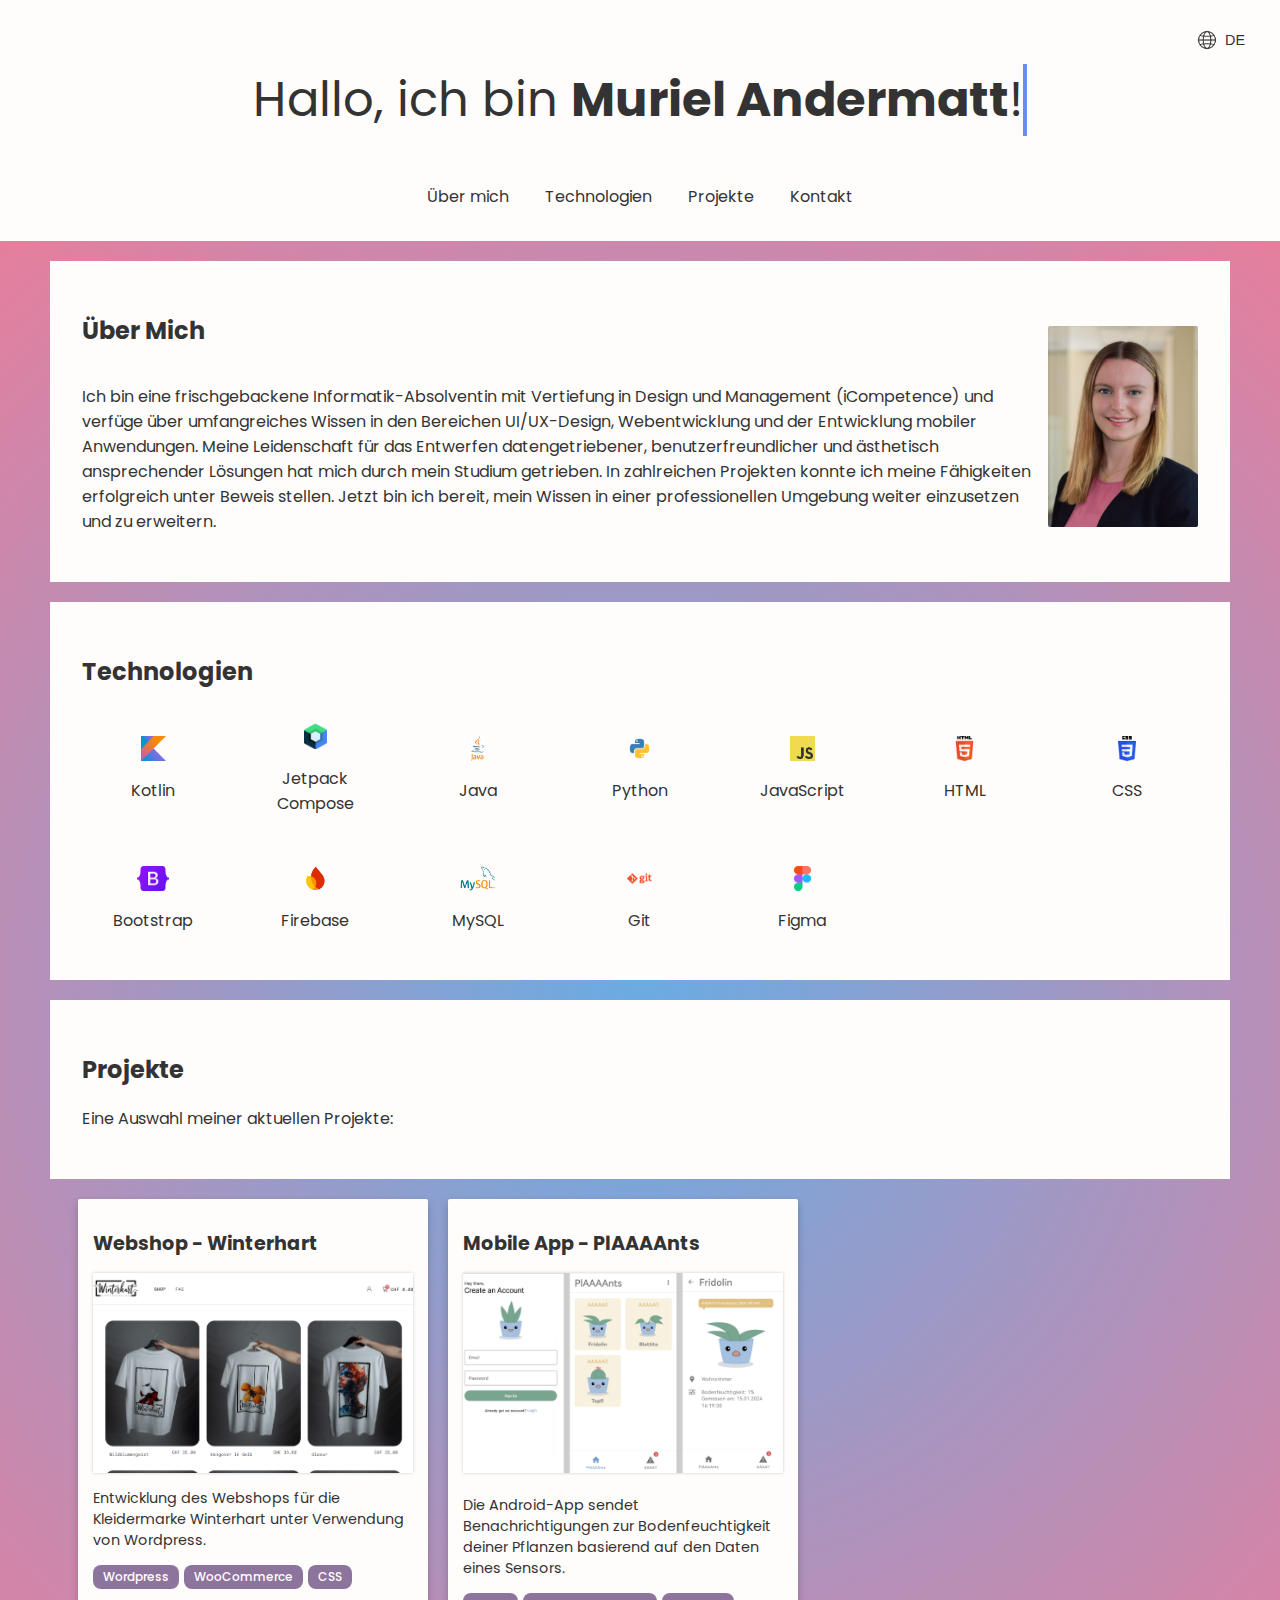
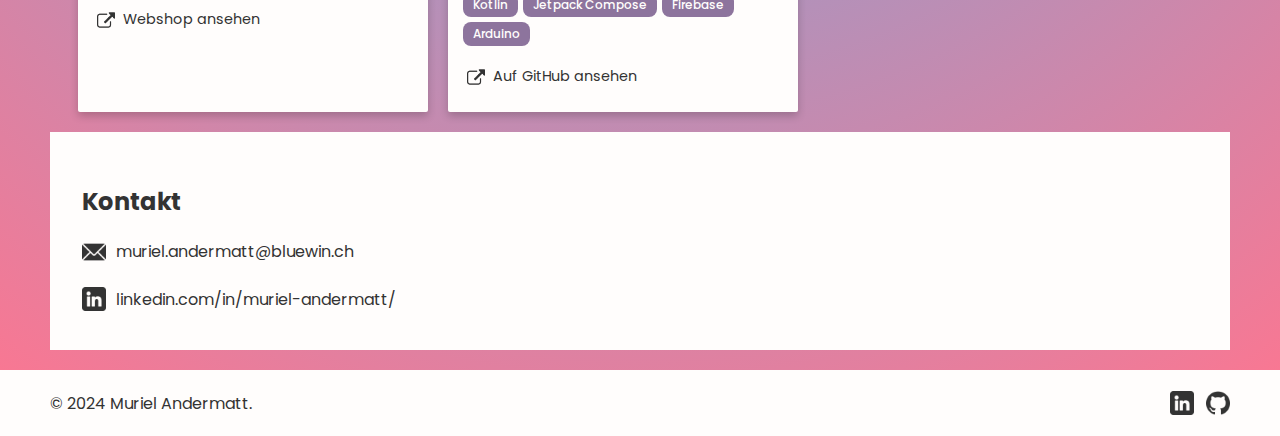
==== commit d6c8e1fc: "adjust about me section" ====
--- a/index.html
+++ b/index.html
@@ -43,7 +43,7 @@
             <p id="about-content">Ich bin eine frischgebackene Informatik-Absolventin mit Vertiefung in Design und
                 Management (iCompetence) und verfüge über umfangreiches Wissen in den Bereichen UI/UX-Design,
                 Webentwicklung und der Entwicklung mobiler Anwendungen. Meine Leidenschaft für das Entwerfen
-                benutzerfreundlicher, funktionaler und ästhetisch ansprechender digitaler Lösungen hat mich durch mein
+                datengetriebener, benutzerfreundlicher und ästhetisch ansprechender Lösungen hat mich durch mein
                 Studium getrieben. In zahlreichen Projekten konnte ich meine Fähigkeiten erfolgreich unter Beweis
                 stellen. Jetzt bin ich bereit, mein Wissen in einer professionellen Umgebung weiter einzusetzen und zu
                 erweitern.</p>
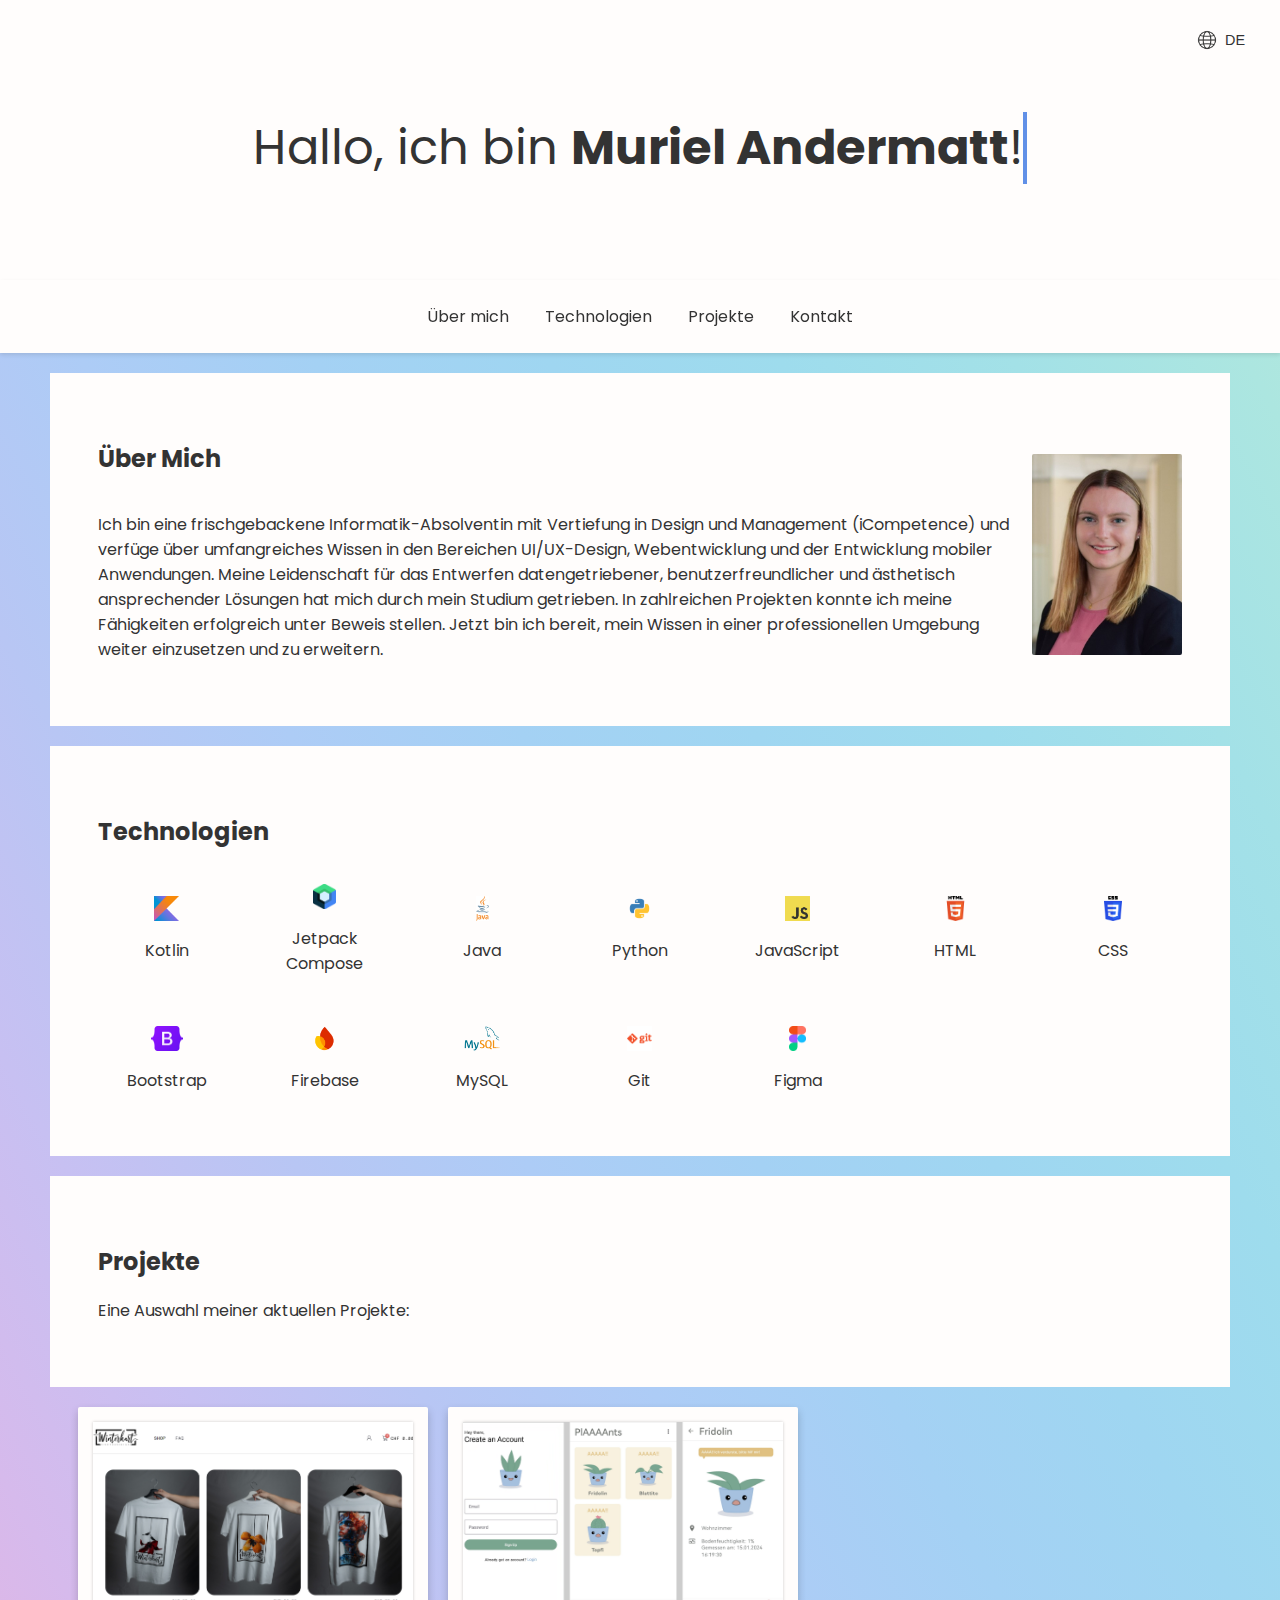
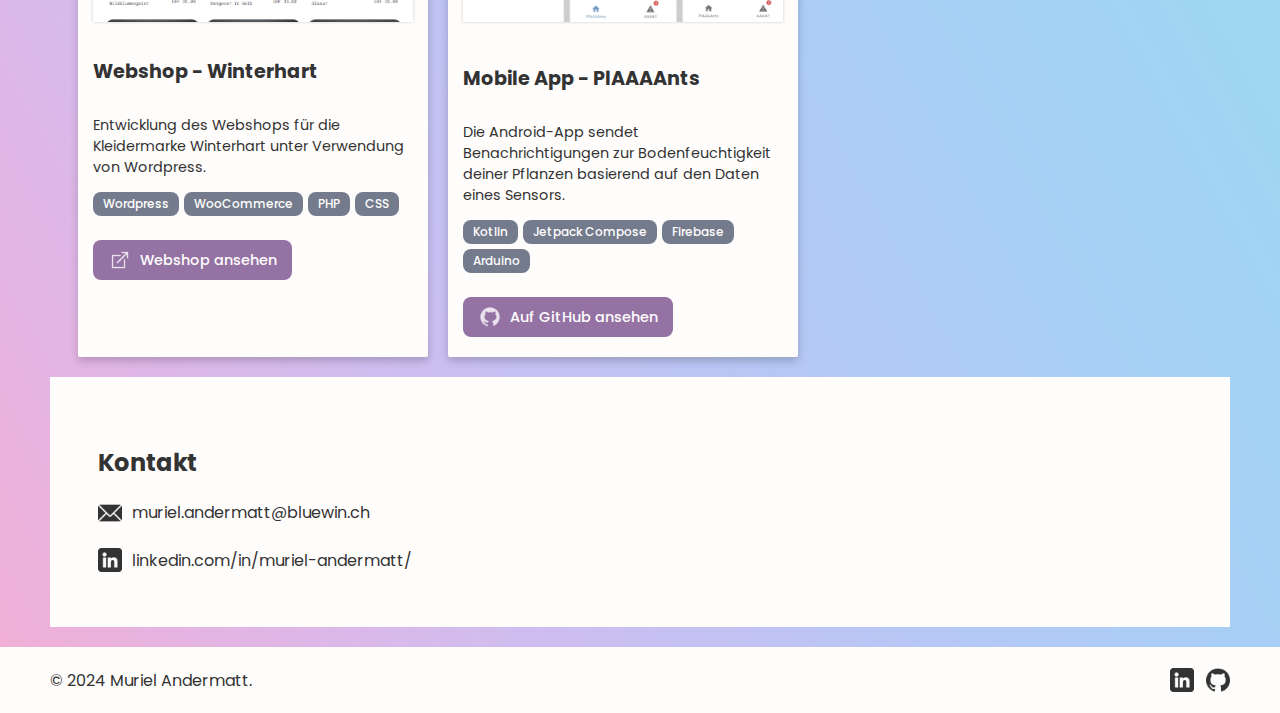
==== commit 78e4328e: "redo navigation for better mobile usability" ====
--- a/index.html
+++ b/index.html
@@ -26,15 +26,22 @@
     <div class="typewriter">
         <h1 id="page-title">Hallo, ich bin <strong>Muriel Andermatt</strong>!</h1>
     </div>
-    <nav>
-        <ul>
-            <li><a href="#about" id="nav-about">Über mich</a></li>
-            <li><a href="#technologies" id="nav-tech">Technologien</a></li>
-            <li><a href="#projects" id="nav-projects">Projekte</a></li>
-            <li><a href="#contact" id="nav-contact">Kontakt</a></li>
-        </ul>
-    </nav>
 </header>
+<nav>
+    <div class="nav-header">
+        <a href="#" id="nav-sticky-name"><strong>Muriel Andermatt</strong></a>
+        <button id="hamburger-menu" aria-label="Toggle Navigation">
+            ☰
+        </button>
+    </div>
+    <ul id="nav-menu">
+        <li><a href="#about" id="nav-about">Über mich</a></li>
+        <li><a href="#technologies" id="nav-tech">Technologien</a></li>
+        <li><a href="#projects" id="nav-projects">Projekte</a></li>
+        <li><a href="#contact" id="nav-contact">Kontakt</a></li>
+    </ul>
+</nav>
+
 
 <div id="content">
     <section id="about">
@@ -113,29 +120,31 @@
         <div class="project-card">
 
             <div class="project-content">
-                <h3 id="project2-title">Webshop - Winterhart</h3>
                 <div class="project-image">
                     <img src="images/projects/winterhartdesign.png" alt="Project Winterhart" class="project-image-1"
                          onclick="toggleImageSize()">
                     <img src="images/projects/winterhartdesign2.png" alt="Project Winterhart"
                          class="project-image-2" onclick="toggleImageSize()">
                 </div>
-                <p id="project2-content">Entwicklung des Webshops für die Kleidermarke Winterhart unter Verwendung von Wordpress.</p>
+                <h3 id="project2-title">Webshop - Winterhart</h3>
+                <p id="project2-content">Entwicklung des Webshops für die Kleidermarke Winterhart unter Verwendung von
+                    Wordpress.</p>
                 <div class="tech-buttons">
                     <div class="tech-button">Wordpress</div>
                     <div class="tech-button">WooCommerce</div>
+                    <div class="tech-button">PHP</div>
                     <div class="tech-button">CSS</div>
                 </div>
                 <a href="https://winterhartdesign.ch/" class="project-link" target="_blank">
-                    <img src="images/icons/link.png" alt="Link" class="icon">
+                    <img src="images/icons/link_white.png" alt="Link" class="icon">
                     <p id="project2-link">Webshop ansehen</p>
                 </a>
             </div>
         </div>
         <div class="project-card">
             <div class="project-content">
+                <img src="images/projects/plAAAAnts.png" alt="Project PlAAAAnt" class="project-image">
                 <h3 id="project1-title">Mobile App - PlAAAAnts</h3>
-                <img src="images/projects/plAAAAnts.png" alt="Project PlAAAAnt" class="project-image">
                 <p id="project1-content">Die Android-App sendet Benachrichtigungen zur Bodenfeuchtigkeit deiner
                     Pflanzen basierend auf den
                     Daten eines Sensors.</p>
@@ -146,7 +155,7 @@
                     <div class="tech-button">Arduino</div>
                 </div>
                 <a href="https://github.com/murielan/plAAAAnt" class="project-link" target="_blank">
-                    <img src="images/icons/link.png" alt="Link" class="icon">
+                    <img src="images/icons/github_white.png" alt="Link" class="icon">
                     <p id="project1-link">Auf GitHub ansehen</p>
                 </a>
             </div>
@@ -184,5 +193,6 @@
     </div>
 </footer>
 <script src="js/language.js"></script>
+<script src="js/navigation.js"></script>
 </body>
 </html>--- a/css/style.css
+++ b/css/style.css
@@ -1,23 +1,22 @@
 :root {
     --primary-color: #6190e7;
     --primary-bg-color: #fffdfc;
-    --secondary-bg-color: #8d749d;
+    --secondary-bg-color: #9473a4;
     --font-color: #333;
-    --font-color-hover: #808080;
+    --font-color-hover: #737b8d;
 }
 
 body {
     font-family: Poppins, sans-serif;
     margin: 0;
     padding: 0;
-    background: rgb(174, 153, 255);
-    background: radial-gradient(circle, rgb(105, 172, 227) 0%, rgb(255, 117, 143) 100%);
+    background: linear-gradient(to right top, #f2aed4, #e5b4e2, #d6baec, #c7c0f2, #b8c6f4, #adccf6, #a4d1f4, #9fd6f1, #9edced, #a3e1e7, #ace6e0, #b8e9da);
 }
 
 header {
     background-color: var(--primary-bg-color);
     color: var(--font-color);
-    padding: 1em 0;
+    padding: 4em 0 3em 0;
     text-align: center;
 }
 
@@ -27,7 +26,19 @@
     font-weight: normal;
 }
 
+nav {
+    position: sticky;
+    top: 0;
+    min-height: 2.5em;
+    background-color: var(--primary-bg-color);
+    padding: 0.5em 1em;
+    z-index: 2;
+    box-shadow: 0 2px 4px rgba(0, 0, 0, 0.1);
+    transition: top 0.3s;
+}
+
 nav ul {
+    text-align: center;
     list-style: none;
     padding: 0;
 }
@@ -50,7 +61,7 @@
 section {
     background-color: var(--primary-bg-color);
     margin: 20px;
-    padding: 2em;
+    padding: 3em;
     color: var(--font-color);
 }
 
@@ -67,6 +78,40 @@
 
 
 /***************** Specific Styles *****************/
+.nav-header {
+    display: flex;
+    justify-content: space-between;
+    align-items: center;
+    background-color: var(--primary-bg-color);
+}
+
+#nav-sticky-name {
+    position: absolute;
+    left: 15px;
+    top: 21px;
+    display: none;
+    padding-top: 0;
+    color: var(--font-color);
+    text-decoration: none;
+    transition: color 0.3s;
+}
+
+#nav-sticky-name:hover {
+    color: var(--primary-color);
+}
+
+#hamburger-menu {
+    display: none;
+    border: none;
+    font-size: 1.5em;
+    cursor: pointer;
+    color: var(--font-color);
+    position: absolute;
+    right: 15px;
+    top: 10px;
+    z-index: 10;
+}
+
 #content {
     max-width: 1220px;
     margin: 0 auto;
@@ -175,12 +220,11 @@
 
 .tech-element {
     padding: 15px;
-    transition: transform 0.3s, box-shadow 0.3s;
     text-align: center;
 }
 
-.tech-element:hover {
-    transform: scale(1.1);
+.tech-element:hover .tech-icon{
+    transform: scale(1.3);
 }
 
 .tech-icon {
@@ -189,6 +233,7 @@
     width: auto;
     height: auto;
     margin-bottom: 10px;
+    transition: transform 0.3s;
 }
 
 /* Project Cards Layout */
@@ -250,6 +295,7 @@
 }
 
 .project-content {
+    position: relative;
     padding: 15px;
 }
 
@@ -262,9 +308,9 @@
 }
 
 .tech-button {
-    background-color: var(--secondary-bg-color);
+    background-color: var(--font-color-hover);
+    color: var(--primary-bg-color);
     border-radius: 8px;
-    color: var(--primary-bg-color);
     padding: 3px 10px;
     font-size: 0.75em;
     font-weight: 500;
@@ -279,6 +325,7 @@
 
 .project-content h3 {
     margin: 15px 0;
+    padding-top: 1em;
     font-size: 1.2em;
 }
 
@@ -287,15 +334,18 @@
 }
 
 .project-link {
+    background-color: var(--secondary-bg-color);
     font-size: 1em;
     display: inline-flex;
     align-items: center;
-    margin-top: 10px;
-    padding: 10px 15px 10px 0;
-    color: var(--font-color);
+    margin-top: 1.5em;
+    margin-bottom: 5px;
+    padding: 8px 15px 8px 15px;
+    color: var(--primary-bg-color);
+    font-weight: 500;
     text-decoration: none;
-    border-radius: 4px;
-    transition: background-color 0.3s, color 0.3s;;
+    border-radius: 8px;
+    transition: opacity 0.3s, color 0.3s;;
 }
 
 .project-link p {
@@ -304,20 +354,21 @@
 }
 
 .project-link .icon {
-    height: 18px;
+    height: 24px;
     width: auto;
     padding-right: 8px;
-    padding-left: 4px;
     margin: 0;
+    transition: transform 0.1s;
 }
 
 .project-link:hover {
-    color: var(--primary-color);
+    opacity: 0.7;
 }
 
 .project-link:hover .icon {
-    opacity: 0.6;
-}
+    transform: scale(1.03);
+}
+
 
 .icon {
     color: var(--primary-bg-color);
@@ -441,18 +492,37 @@
         margin: 15px 0;
     }
 
+    nav ul {
+        display: none;
+        flex-direction: column;
+        background-color: var(--primary-bg-color);
+        position: absolute;
+        top: 100%;
+        left: 0;
+        width: 100%;
+        padding: 1em 0;
+        margin: 0;
+        box-shadow: 0 2px 4px rgba(0, 0, 0, 0.1);
+    }
+
     nav ul li {
-        margin: 0 10px;
-    }
-
-    nav ul li {
-        margin-left: 0;
-        margin-right: 15px;
-        margin-top: 10px;
-    }
-
-    nav ul li a {
-        padding: 16px 0;
+        display: block;
+        padding: 4px 0;
+        text-align: center;
+    }
+
+    nav #hamburger-menu {
+        background-color: var(--primary-bg-color);
+        display: block;
+    }
+
+    /* Show menu when active */
+    nav ul.active {
+        display: flex;
+    }
+
+    #nav-sticky-name {
+        top: 16px;
     }
 
     #language-dropdown {
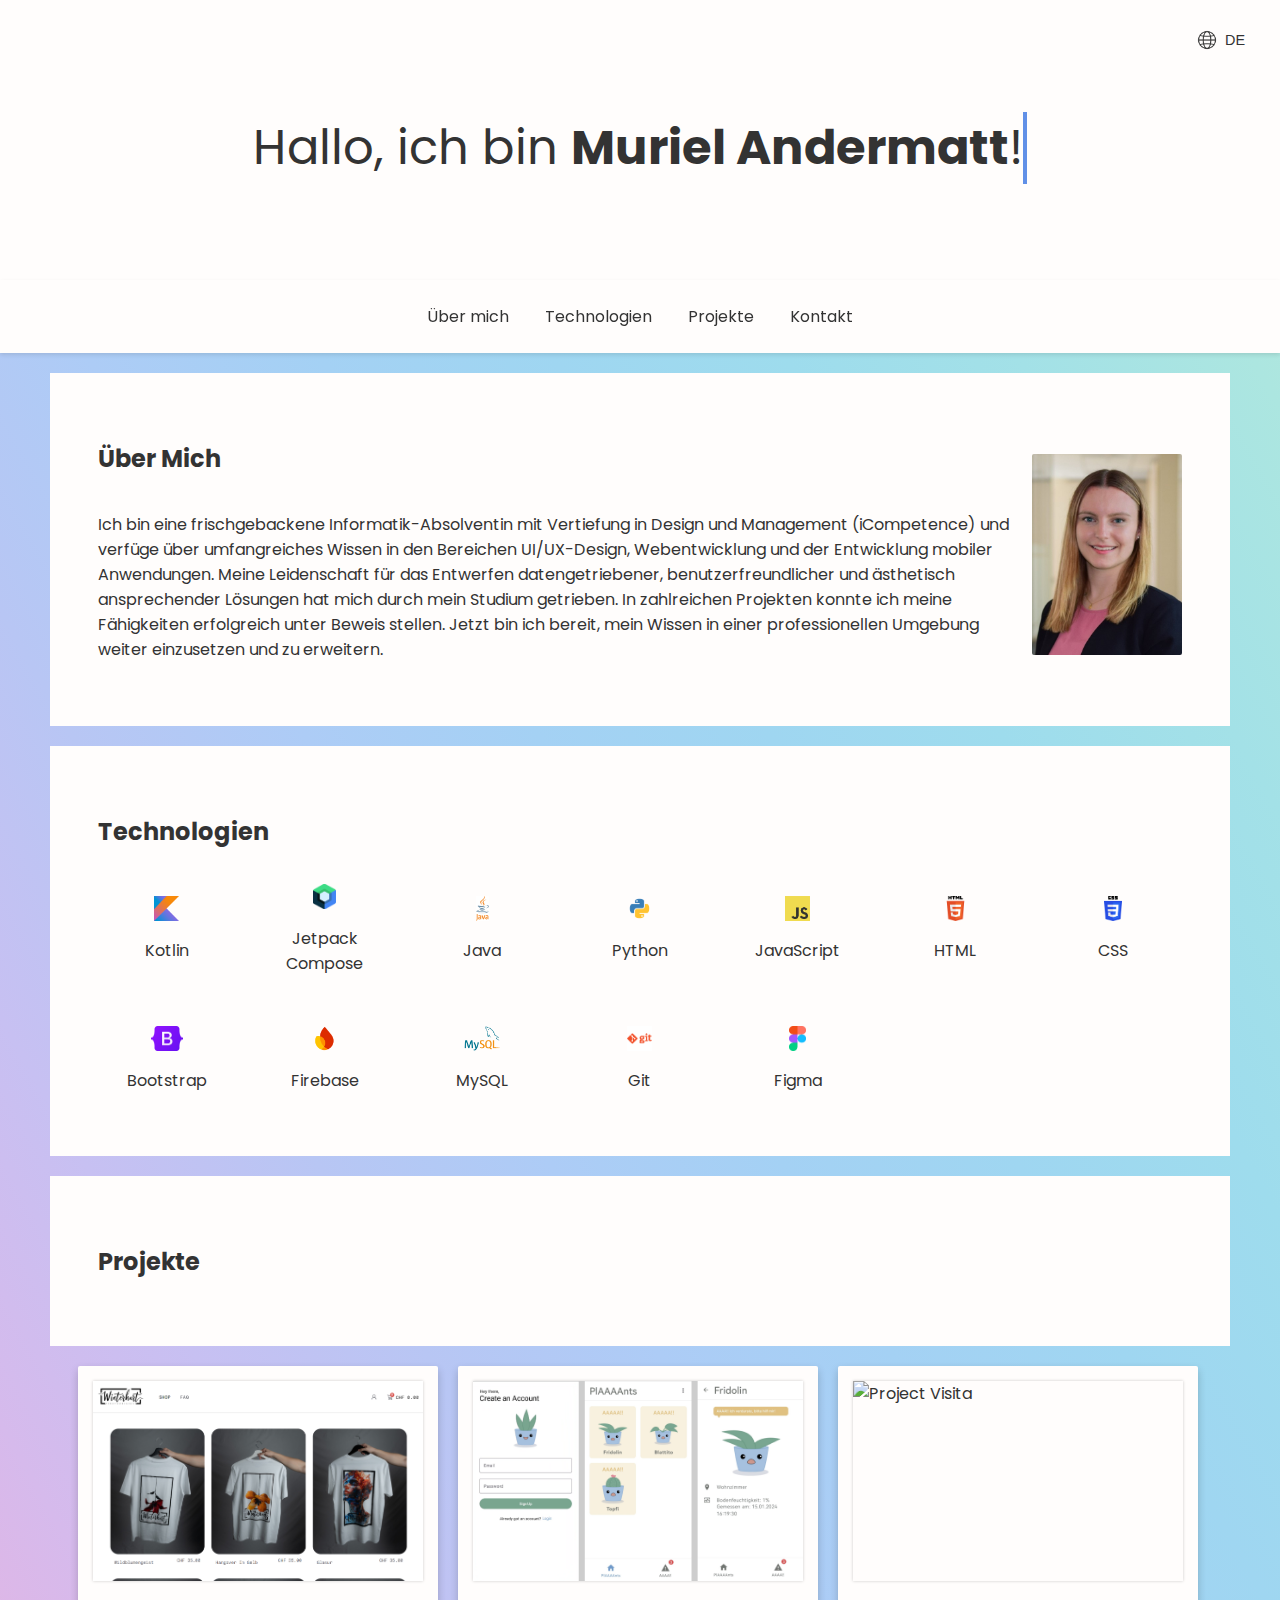
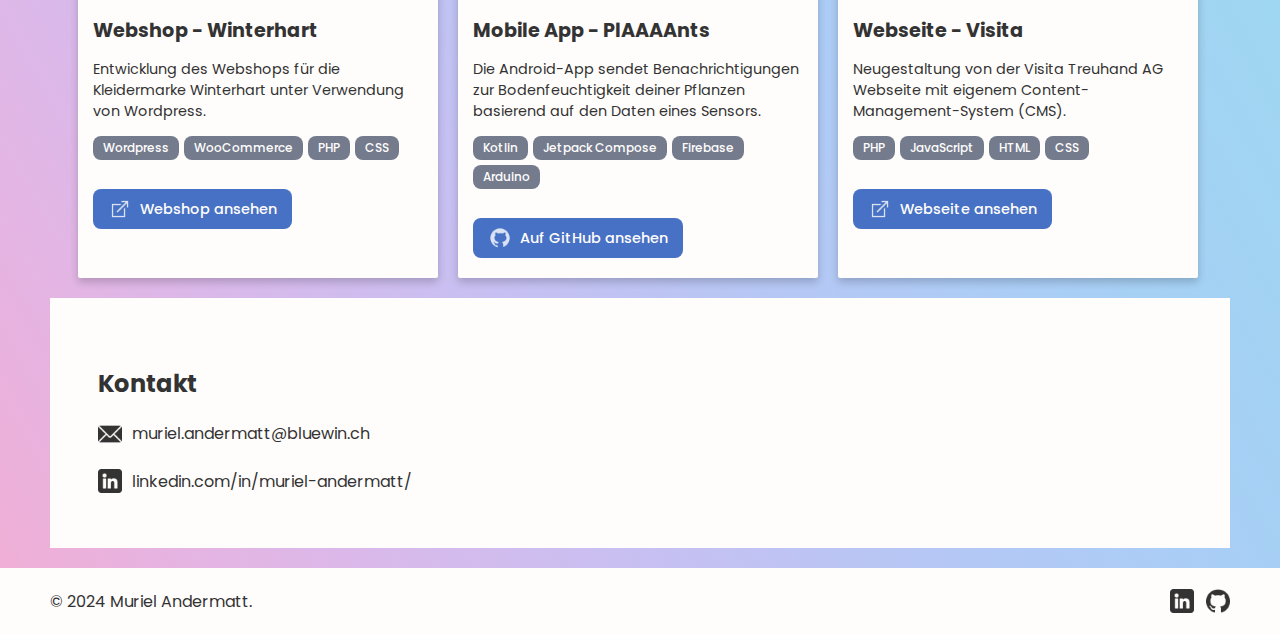
==== commit dcea06da: "add project" ====
--- a/index.html
+++ b/index.html
@@ -114,7 +114,6 @@
 
     <section id="projects">
         <h2 id="projects-title">Projekte</h2>
-        <p id="projects-tbd-message" class="tbd-message">Eine Auswahl meiner aktuellen Projekte:</p>
     </section>
     <div class="project-cards">
         <div class="project-card">
@@ -143,7 +142,9 @@
         </div>
         <div class="project-card">
             <div class="project-content">
-                <img src="images/projects/plAAAAnts.png" alt="Project PlAAAAnt" class="project-image">
+                <div class="project-image">
+                    <img src="images/projects/plAAAAnts.png" alt="Project PlAAAAnt" class="">
+                </div>
                 <h3 id="project1-title">Mobile App - PlAAAAnts</h3>
                 <p id="project1-content">Die Android-App sendet Benachrichtigungen zur Bodenfeuchtigkeit deiner
                     Pflanzen basierend auf den
@@ -160,6 +161,29 @@
                 </a>
             </div>
         </div>
+        <div class="project-card">
+            <div class="project-content">
+                <div class="project-image">
+                    <img src="images/projects/visita.png" alt="Project Visita" class="project-image-1"
+                         onclick="toggleImageSize()">
+                    <img src="images/projects/visita2.png" alt="Project Visita"
+                         class="project-image-2" onclick="toggleImageSize()">
+                </div>
+                <h3 id="project3-title">Webseite - Visita</h3>
+                <p id="project3-content">Neugestaltung von der Visita Treuhand AG Webseite mit eigenem
+                    Content-Management-System (CMS).</p>
+                <div class="tech-buttons">
+                    <div class="tech-button">PHP</div>
+                    <div class="tech-button">JavaScript</div>
+                    <div class="tech-button">HTML</div>
+                    <div class="tech-button">CSS</div>
+                </div>
+                <a href="https://visita.ch/treuhand/index.php?seite=home" class="project-link" target="_blank">
+                    <img src="images/icons/link_white.png" alt="Link" class="icon">
+                    <p id="project3-link">Webseite ansehen</p>
+                </a>
+            </div>
+        </div>
     </div>
 
     <section id="contact">
--- a/css/style.css
+++ b/css/style.css
@@ -1,7 +1,7 @@
 :root {
     --primary-color: #6190e7;
     --primary-bg-color: #fffdfc;
-    --secondary-bg-color: #9473a4;
+    --secondary-bg-color: #4671c4;
     --font-color: #333;
     --font-color-hover: #737b8d;
 }
@@ -249,7 +249,7 @@
     overflow: hidden;
     background-color: var(--primary-bg-color);
     color: var(--font-color);
-    max-width: 350px;
+    max-width: 360px;
     flex: 1 1 calc(33.333% - 20px);
     display: flex;
     flex-direction: column;
@@ -305,6 +305,7 @@
     flex-wrap: wrap;
     justify-content: left;
     gap: 5px;
+    padding-bottom: 5px;
 }
 
 .tech-button {
@@ -324,7 +325,7 @@
 }
 
 .project-content h3 {
-    margin: 15px 0;
+    margin: 15px 0 0 0;
     padding-top: 1em;
     font-size: 1.2em;
 }
